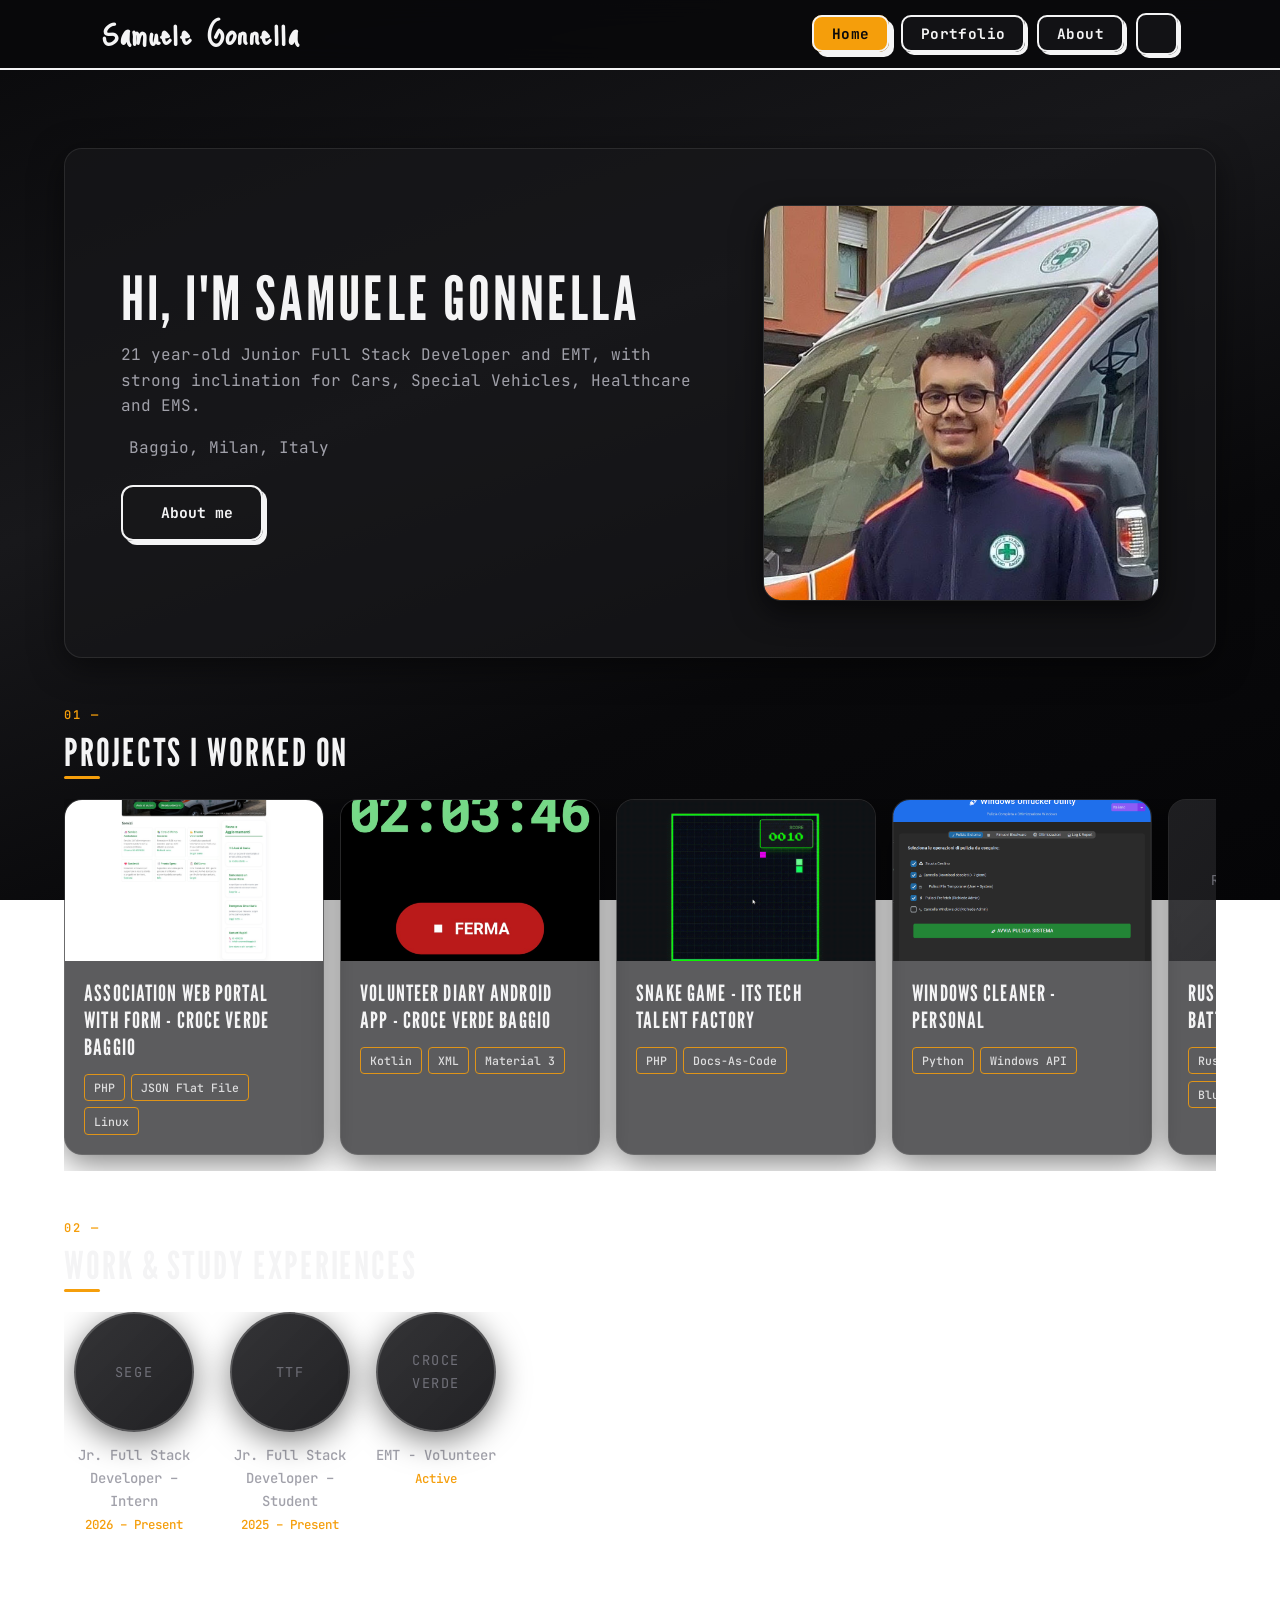
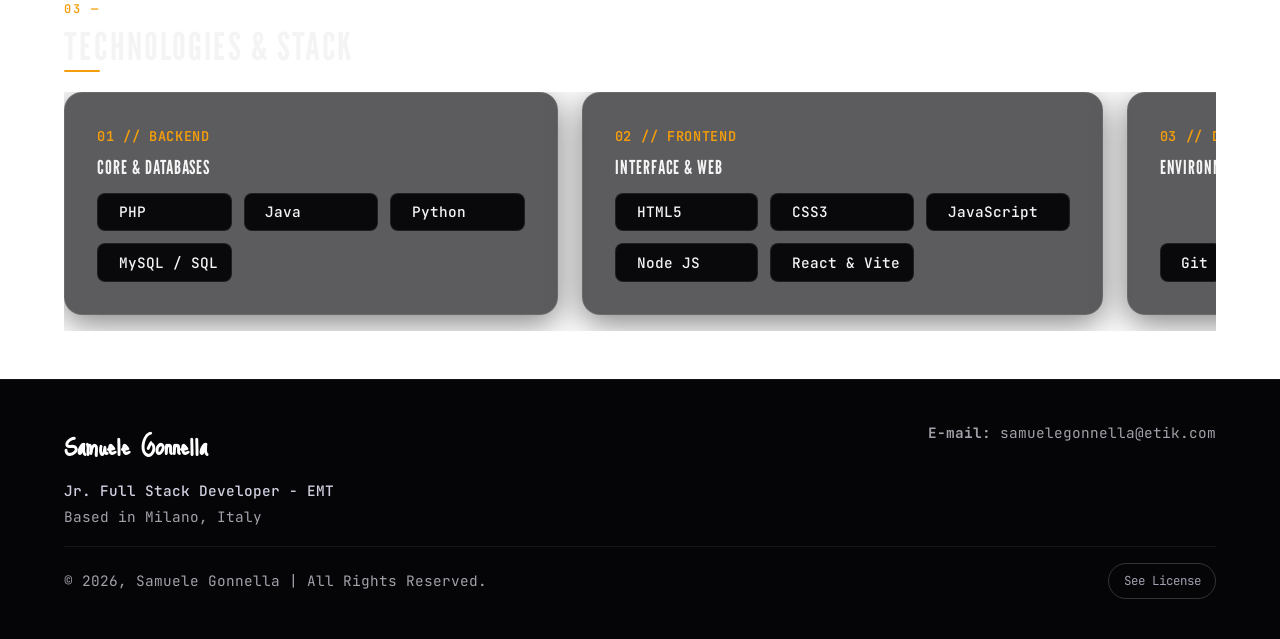
==== index.html @ bcf230dc "feat: added ServerManager project to portfolio" ====
<!DOCTYPE html>
<html lang="en">

<head>
  <meta charset="UTF-8">
  <meta name="viewport" content="width=device-width, initial-scale=1.0">
  <title>Samuele Gonnella - Portfolio</title>
  <meta name="description"
    content="Personal portfolio of Samuele Gonnella, Junior Fullstack Web Developer and Trainee EMT. Showcasing web applications, Android development, and tech stack.">
  <!-- Fonts -->
  <link rel="preconnect" href="https://fonts.googleapis.com">
  <link rel="preconnect" href="https://fonts.gstatic.com" crossorigin>
  <link
    href="https://fonts.googleapis.com/css2?family=Just+Me+Again+Down+Here&family=Playfair+Display:wght@400;700;900&family=Inter:wght@300;400;500;600&display=swap"
    rel="stylesheet">
  <!-- Font Awesome -->
  <link rel="stylesheet" href="https://cdnjs.cloudflare.com/ajax/libs/font-awesome/7.2.0/css/all.min.css"
    crossorigin="anonymous" referrerpolicy="no-referrer">
  <!-- Font -->
  <link rel="stylesheet" href="css/fonts.css">
  <!-- Styles -->
  <link rel="stylesheet" href="css/style.css">
  <link rel="stylesheet" href="css/desktop.css">
  <link rel="stylesheet" href="css/mobile.css">
  <!-- Theme init: avoids flash of wrong theme -->
  <script>
    (function () {
      var saved = localStorage.getItem('theme');
      if (saved === 'light') document.documentElement.setAttribute('data-theme', 'light');
    })();
  </script>
</head>

<body>

  <!-- Header & Navbar -->
  <header>
    <nav class="navbar" aria-label="Main Navigation">
      <a href="index.html" class="nav-logo">Samuele Gonnella</a>

      <!-- Desktop Menu -->
      <ul class="nav-menu">
        <li class="nav-item"><a href="index.html" class="active">Home</a></li>
        <li class="nav-item"><a href="portfolio.html">Portfolio</a></li>
        <li class="nav-item"><a href="about.html">About</a></li>
        <li>
          <button class="theme-toggle-btn" id="theme-toggle-btn" aria-label="Toggle light/dark mode">
            <i class="fa-solid fa-sun" id="theme-icon"></i>
          </button>
        </li>
      </ul>

      <!-- Mobile Hamburger Button -->
      <button class="hamburger-btn" id="hamburger-btn" aria-label="Open Navigation Menu" aria-expanded="false">
        <i class="fa-solid fa-bars"></i>
      </button>
    </nav>
  </header>

  <!-- Mobile Hamburger Overlay Menu -->
  <div class="nav-overlay" id="nav-overlay" aria-hidden="true">
    <div style="width: 100%; display: flex; justify-content: space-between; align-items: center; margin-bottom: 3rem;">
      <span class="nav-logo" style="font-size: 2.2rem;">Samuele Gonnella</span>
      <button class="hamburger-btn" id="close-overlay-btn" aria-label="Close Navigation Menu">
        <i class="fa-solid fa-xmark"></i>
      </button>
    </div>
    <ul class="overlay-menu">
      <li class="overlay-item"><a href="index.html" class="active">Home</a></li>
      <li class="overlay-item"><a href="portfolio.html">Portfolio</a></li>
      <li class="overlay-item"><a href="about.html">About</a></li>
    </ul>
    <button class="overlay-theme-toggle" id="overlay-theme-toggle" aria-label="Toggle light/dark mode">
      <i class="fa-solid fa-circle-half-stroke" id="overlay-theme-icon"></i>
      <span id="overlay-theme-label">Switch theme</span>
    </button>
  </div>

  <!-- Main Content -->
  <main class="container fade-in">

    <!-- Hero Banner Card -->
    <section class="hero-banner" aria-label="Introduction">
      <div class="hero-text">
        <h1 class="hero-title">Hi, I'm Samuele Gonnella</h1>
        <p class="hero-subtitle">
          21 year-old Junior Full Stack Developer and EMT, with strong inclination for Cars,
          Special Vehicles, Healthcare and EMS.
        <div style="margin-top: 1rem; display: flex; align-items: center; gap: 0.5rem; color: var(--text-secondary);">
          <i class="fa-solid fa-location-dot" style="color: var(--accent-color);"></i>
          <span>Baggio, Milan, Italy</span>
        </div>
        </p>
        <div style="display: flex; gap: 1rem; margin-top: 1.5rem;">
          <a href="about.html" class="btn-secondary-style">
            <i class="fa-solid fa-user"></i>
            About me
          </a>
        </div>
      </div>
      <div class="hero-photo-container">
        <img src="img/48.jpg" alt="Samuele Gonnella in EMT uniform with an ambulance in the background"
          onerror="this.style.display='none'; this.nextElementSibling.style.display='flex';">
        <div class="img-placeholder" style="display:none;">Samuele EMT</div>
      </div>
    </section>

    <!-- Projects Section -->
    <section aria-labelledby="projects-heading">
      <div class="section-header">
        <span class="section-num">01 &mdash;</span>
        <h2 class="section-title" id="projects-heading">Projects I worked on</h2>
      </div>
      <div class="scroll-row">

        <!-- Project 1 -->
        <a class="scroll-card" data-desktop-href="portfolio.html#project-croce-verde"
          data-mobile-href="project-website.html" href="portfolio.html#project-croce-verde">
          <div class="scroll-card-img-wrapper">
            <img src="img/cvb-website.jpeg" alt="Screenshot of the Croce Verde Baggio Web Portal"
              onerror="this.style.display='none'; this.nextElementSibling.style.display='flex';">
            <div class="img-placeholder" style="display:none;">Croce Verde Web</div>
          </div>
          <div class="scroll-card-content">
            <h3 class="scroll-card-title">Association Web Portal with form - Croce Verde Baggio</h3>
            <div style="display: flex; flex-wrap: wrap; gap: 0.4rem; margin-top: 0.8rem;">
              <span class="tech-pill">PHP</span>
              <span class="tech-pill">JSON Flat File</span>
              <span class="tech-pill">Linux</span>
            </div>
          </div>
        </a>

        <!-- Project 2 -->
        <a class="scroll-card" data-desktop-href="portfolio.html#project-diary" data-mobile-href="project-app.html"
          href="portfolio.html#project-diary">
          <div class="scroll-card-img-wrapper">
            <img src="img/volunteer-diary.jpeg" alt="Screenshot of the Volunteer Diary Android App"
              onerror="this.style.display='none'; this.nextElementSibling.style.display='flex';">
            <div class="img-placeholder" style="display:none;">Volunteer Diary App</div>
          </div>
          <div class="scroll-card-content">
            <h3 class="scroll-card-title">Volunteer Diary Android App - Croce Verde Baggio</h3>
            <div style="display: flex; flex-wrap: wrap; gap: 0.4rem; margin-top: 0.8rem;">
              <span class="tech-pill">Kotlin</span>
              <span class="tech-pill">XML</span>
              <span class="tech-pill">Material 3</span>
            </div>
          </div>
        </a>

        <!-- Project 3 -->
        <a class="scroll-card" data-desktop-href="portfolio.html#project-snake" data-mobile-href="project-snake.html"
          href="portfolio.html#project-snake">
          <div class="scroll-card-img-wrapper">
            <img src="img/snake.png" alt="Screenshot of the Snake game"
              onerror="this.style.display='none'; this.nextElementSibling.style.display='flex';">
            <div class="img-placeholder" style="display:none;">Snake Game</div>
          </div>
          <div class="scroll-card-content">
            <h3 class="scroll-card-title">Snake Game - ITS Tech Talent Factory</h3>
            <div style="display: flex; flex-wrap: wrap; gap: 0.4rem; margin-top: 0.8rem;">
              <span class="tech-pill">PHP</span>
              <span class="tech-pill">Docs-As-Code</span>
            </div>
          </div>
        </a>

        <!-- Project 4 -->
        <a class="scroll-card" data-desktop-href="portfolio.html#project-windows" data-mobile-href="project-winapp.html"
          href="portfolio.html#project-windows">
          <div class="scroll-card-img-wrapper">
            <img src="img/winapp.png" alt="Screenshot of the Windows Cleaner personal tool"
              onerror="this.style.display='none'; this.nextElementSibling.style.display='flex';">
            <div class="img-placeholder" style="display:none;">Windows Cleaner</div>
          </div>
          <div class="scroll-card-content">
            <h3 class="scroll-card-title">Windows Cleaner - personal</h3>
            <div style="display: flex; flex-wrap: wrap; gap: 0.4rem; margin-top: 0.8rem;">
              <span class="tech-pill">Python</span>
              <span class="tech-pill">Windows API</span>
            </div>
          </div>
        </a>

        <!-- Project 5: Rust Waybar Battery Widget -->
        <a class="scroll-card" data-desktop-href="portfolio.html#project-rust-widget"
          data-mobile-href="project-rust-widget.html" href="portfolio.html#project-rust-widget">
          <div class="scroll-card-img-wrapper">
            <img src="img/rust-widget.png" alt="Screenshot of the Rust Waybar Battery Widget"
              onerror="this.style.display='none'; this.nextElementSibling.style.display='flex';">
            <div class="img-placeholder" style="display:none;">Rust Waybar Widget</div>
          </div>
          <div class="scroll-card-content">
            <h3 class="scroll-card-title">Rust Waybar Bluetooth Battery Widget - Personal</h3>
            <div style="display: flex; flex-wrap: wrap; gap: 0.4rem; margin-top: 0.8rem;">
              <span class="tech-pill">Rust</span>
              <span class="tech-pill">Linux</span>
              <span class="tech-pill">Bluetooth API</span>
            </div>
          </div>
        </a>

        <!-- Project 6: Server Guardian -->
        <a class="scroll-card" data-desktop-href="portfolio.html#project-server-guardian"
          data-mobile-href="project-server-guardian.html" href="portfolio.html#project-server-guardian">
          <div class="scroll-card-img-wrapper">
            <img src="img/servermanager.png" alt="Screenshot of Server Guardian TUI Dashboard"
              onerror="this.style.display='none'; this.nextElementSibling.style.display='flex';">
            <div class="img-placeholder" style="display:none;">Server Guardian</div>
          </div>
          <div class="scroll-card-content">
            <h3 class="scroll-card-title">Server Guardian - Linux Server Management</h3>
            <div style="display: flex; flex-wrap: wrap; gap: 0.4rem; margin-top: 0.8rem;">
              <span class="tech-pill">Python</span>
              <span class="tech-pill">Docker SDK</span>
              <span class="tech-pill">Linux TUI</span>
            </div>
          </div>
        </a>

      </div>
    </section>
    <!-- Experiences Section -->
    <section aria-labelledby="experiences-heading">
      <div class="section-header">
        <span class="section-num">02 &mdash;</span>
        <h2 class="section-title" id="experiences-heading">Work &amp; Study experiences</h2>
      </div>
      <div class="scroll-row">

        <!-- Experience 2 -->
        <div class="logo-circle-wrapper">
            <div class="logo-circle">
              <img src="img/logo-sege.png" alt="SEGE Logo"
                onerror="this.style.display='none'; this.nextElementSibling.style.display='flex';">
              <div class="img-placeholder" style="display:none;">SEGE</div>
            </div>
            <div class="logo-label">Jr. Full Stack Developer  &ndash; Intern<br><span
                style="font-size: 0.78rem; color: var(--accent-color);">2026 &ndash; Present</span></div>
        </div>

        <!-- Experience 1 -->
        <div class="logo-circle-wrapper">
          <div class="logo-circle">
            <img src="img/logo-ttf.png" alt="Tech Talent Factory Logo"
              onerror="this.style.display='none'; this.nextElementSibling.style.display='flex';">
            <div class="img-placeholder" style="display:none;">TTF</div>
          </div>
          <div class="logo-label">Jr. Full Stack Developer &ndash; Student<br><span
              style="font-size: 0.78rem; color: var(--accent-color);">2025 &ndash; Present</span></div>
        </div>

        <!-- Experience 3 -->
        <div class="logo-circle-wrapper">
          <div class="logo-circle">
            <img src="img/logo-croce-verde.png" alt="Croce Verde Baggio 1911 Logo"
              onerror="this.style.display='none'; this.nextElementSibling.style.display='flex';">
            <div class="img-placeholder" style="display:none;">Croce Verde</div>
          </div>
          <div class="logo-label">EMT - Volunteer<br><span
              style="font-size: 0.78rem; color: var(--accent-color);">Active</span></div>
        </div>

      </div>
    </section>

    <!-- Tech Stack Section -->
        <section aria-labelledby="tech-heading">
          <div class="section-header">
            <span class="section-num">03 &mdash;</span>
            <h2 class="section-title" id="tech-heading">Technologies &amp; Stack</h2>
          </div>
          <div class="scroll-row" style="align-items: stretch; gap: 1.5rem;">

            <!-- Category 1: Backend & Core -->
                    <div class="card" style="min-width: 280px; flex: 0 0 auto; display: flex; flex-direction: column; justify-content: space-between; margin-bottom: 0;">
                    <div>
                        <div style="font-size: 0.85rem; font-weight: 600; color: var(--accent-color); margin-bottom: 0.5rem; letter-spacing: 0.05em;">01 // BACKEND</div>
                        <h3 style="font-size: 1.2rem; font-family: var(--font-heading); color: var(--text-primary); margin-bottom: 1rem;">Core &amp; Databases</h3>
                    </div>
                    <!-- Griglia interna per le tecnologie: va a capo ordinatamente -->
                    <div style="display: grid; grid-template-columns: repeat(3, 1fr); gap: 0.75rem;">
                        <div style="display: flex; align-items: center; gap: 0.5rem; background: var(--bg-primary); padding: 0.4rem 0.8rem; border-radius: 8px; border: 1px solid var(--border-card);">
                        <i class="fa-brands fa-php" style="font-size: 1.2rem; color: var(--text-primary);"></i>
                        <span style="font-size: 0.9rem; font-weight: 500;">PHP</span>
                        </div>
                        <div style="display: flex; align-items: center; gap: 0.5rem; background: var(--bg-primary); padding: 0.4rem 0.8rem; border-radius: 8px; border: 1px solid var(--border-card);">
                        <i class="fa-brands fa-java" style="font-size: 1.2rem; color: var(--text-primary);"></i>
                        <span style="font-size: 0.9rem; font-weight: 500;">Java</span>
                        </div>
                        <div style="display: flex; align-items: center; gap: 0.5rem; background: var(--bg-primary); padding: 0.4rem 0.8rem; border-radius: 8px; border: 1px solid var(--border-card);">
                        <i class="fa-brands fa-python" style="font-size: 1.2rem; color: var(--text-primary);"></i>
                        <span style="font-size: 0.9rem; font-weight: 500;">Python</span>
                        </div>
                        <div style="display: flex; align-items: center; gap: 0.5rem; background: var(--bg-primary); padding: 0.4rem 0.8rem; border-radius: 8px; border: 1px solid var(--border-card);">
                        <i class="fa-solid fa-database" style="font-size: 1.1rem; color: var(--text-primary);"></i>
                        <span style="font-size: 0.9rem; font-weight: 500;">MySQL / SQL</span>
                        </div>
                    </div>
                    </div>

            <!-- Category 2: Frontend & UI -->
                    <div class="card" style="min-width: 280px; flex: 0 0 auto; display: flex; flex-direction: column; justify-content: space-between; margin-bottom: 0;">
                      <div>
                        <div style="font-size: 0.85rem; font-weight: 600; color: var(--accent-color); margin-bottom: 0.5rem; letter-spacing: 0.05em;">02 // FRONTEND</div>
                        <h3 style="font-size: 1.2rem; font-family: var(--font-heading); color: var(--text-primary); margin-bottom: 1rem;">Interface &amp; Web</h3>
                      </div>
                      <!-- Usiamo una CSS Grid con 2 colonne per forzare l'andata a capo ordinata -->
                      <div style="display: grid; grid-template-columns: repeat(3, 1fr); gap: 0.75rem;">
                        <div style="display: flex; align-items: center; gap: 0.5rem; background: var(--bg-primary); padding: 0.4rem 0.8rem; border-radius: 8px; border: 1px solid var(--border-card);">
                          <i class="fa-brands fa-html5" style="font-size: 1.2rem; color: var(--text-primary);"></i>
                          <span style="font-size: 0.9rem; font-weight: 500;">HTML5</span>
                        </div>
                        <div style="display: flex; align-items: center; gap: 0.5rem; background: var(--bg-primary); padding: 0.4rem 0.8rem; border-radius: 8px; border: 1px solid var(--border-card);">
                          <i class="fa-brands fa-css3-alt" style="font-size: 1.2rem; color: var(--text-primary);"></i>
                          <span style="font-size: 0.9rem; font-weight: 500;">CSS3</span>
                        </div>
                        <div style="display: flex; align-items: center; gap: 0.5rem; background: var(--bg-primary); padding: 0.4rem 0.8rem; border-radius: 8px; border: 1px solid var(--border-card);">
                          <i class="fa-brands fa-js" style="font-size: 1.2rem; color: var(--text-primary);"></i>
                          <span style="font-size: 0.9rem; font-weight: 500;">JavaScript</span>
                        </div>
                        <!-- Dal quarto elemento in poi scendono ordinatamente nella riga sotto -->
                        <div style="display: flex; align-items: center; gap: 0.5rem; background: var(--bg-primary); padding: 0.4rem 0.8rem; border-radius: 8px; border: 1px solid var(--border-card);">
                          <i class="fa-brands fa-node" style="font-size: 1.2rem; color: var(--text-primary);"></i>
                          <span style="font-size: 0.9rem; font-weight: 500;">Node JS</span>
                        </div>
                        <div style="display: flex; align-items: center; gap: 0.5rem; background: var(--bg-primary); padding: 0.4rem 0.8rem; border-radius: 8px; border: 1px solid var(--border-card);">
                          <i class="fa-brands fa-react" style="font-size: 1.2rem; color: var(--text-primary);"></i>
                          <span style="font-size: 0.9rem; font-weight: 500;">React & Vite</span>
                        </div>
                      </div>
                    </div>

            <!-- Category 3: DevOps, Tooling & Systems -->
            <div class="card" style="min-width: 260px; flex: 0 0 auto; display: flex; flex-direction: column; justify-content: space-between; margin-bottom: 0;">
              <div>
                <div style="font-size: 0.85rem; font-weight: 600; color: var(--accent-color); margin-bottom: 0.5rem; letter-spacing: 0.05em;">03 // DEVOPS &amp; TOOLS</div>
                <h3 style="font-size: 1.2rem; font-family: var(--font-heading); color: var(--text-primary); margin-bottom: 1rem;">Environment &amp; Ops</h3>
              </div>
              <div style="display: flex; flex-wrap: wrap; gap: 0.75rem;">
                <div style="display: flex; align-items: center; gap: 0.5rem; background: var(--bg-primary); padding: 0.4rem 0.8rem; border-radius: 8px; border: 1px solid var(--border-card);">
                  <i class="fa-brands fa-git-alt" style="font-size: 1.2rem; color: var(--text-primary);"></i>
                  <span style="font-size: 0.9rem; font-weight: 500;">Git</span>
                </div>
                <div style="display: flex; align-items: center; gap: 0.5rem; background: var(--bg-primary); padding: 0.4rem 0.8rem; border-radius: 8px; border: 1px solid var(--border-card);">
                  <i class="fa-brands fa-docker" style="font-size: 1.2rem; color: var(--text-primary);"></i>
                  <span style="font-size: 0.9rem; font-weight: 500;">Docker</span>
                </div>
                <div style="display: flex; align-items: center; gap: 0.5rem; background: var(--bg-primary); padding: 0.4rem 0.8rem; border-radius: 8px; border: 1px solid var(--border-card);">
                  <i class="fa-brands fa-linux" style="font-size: 1.2rem; color: var(--text-primary);"></i>
                  <span style="font-size: 0.9rem; font-weight: 500;">Linux</span>
                </div>
              </div>
            </div>

          </div>
        </section>
  </main>

  <!-- Footer -->
  <footer class="footer">
    <div class="footer-content">
      <div class="footer-brand">
        <div class="footer-logo">Samuele Gonnella</div>
        <p class="footer-subtitle">Jr. Full Stack Developer - EMT</p>
        <p>Based in Milano, Italy</p>
      </div>
      <div class="footer-contacts-column">
        <p class="footer-info">
          <strong>E-mail:</strong> samuelegonnella@etik.com
        </p>
      </div>
    </div>
    <div class="footer-copyright">
      <span>&copy; 2026, Samuele Gonnella | All Rights Reserved.</span>
      <a href="LICENSE" class="btn-license" aria-label="See License terms">See License</a>
    </div>
  </footer>

  <!-- Scripts -->
  <script>
    // ── Theme toggle ──────────────────────────────────────────────────────────
    const html = document.documentElement;
    const themeBtn = document.getElementById('theme-toggle-btn');
    const themeIcon = document.getElementById('theme-icon');
    const overlayBtn = document.getElementById('overlay-theme-toggle');
    const overlayIcon = document.getElementById('overlay-theme-icon');
    const overlayLabel = document.getElementById('overlay-theme-label');

    function isLight() {
      return html.getAttribute('data-theme') === 'light';
    }

    function updateThemeUI() {
      if (isLight()) {
        themeIcon.className = 'fa-solid fa-moon';
        overlayIcon.className = 'fa-solid fa-moon';
        overlayLabel.textContent = 'Dark mode';
      } else {
        themeIcon.className = 'fa-solid fa-sun';
        overlayIcon.className = 'fa-solid fa-sun';
        overlayLabel.textContent = 'Light mode';
      }
    }

    function toggleTheme() {
      if (isLight()) {
        html.removeAttribute('data-theme');
        localStorage.removeItem('theme');
      } else {
        html.setAttribute('data-theme', 'light');
        localStorage.setItem('theme', 'light');
      }
      updateThemeUI();
    }

    themeBtn.addEventListener('click', toggleTheme);
    overlayBtn.addEventListener('click', toggleTheme);
    updateThemeUI();

    // ── Hamburger menu ────────────────────────────────────────────────────────
    const hamburgerBtn = document.getElementById('hamburger-btn');
    const closeOverlayBtn = document.getElementById('close-overlay-btn');
    const navOverlay = document.getElementById('nav-overlay');
    const overlayLinks = document.querySelectorAll('.overlay-item a');

    function openMenu() {
      navOverlay.classList.add('open');
      navOverlay.setAttribute('aria-hidden', 'false');
      hamburgerBtn.setAttribute('aria-expanded', 'true');
    }

    function closeMenu() {
      navOverlay.classList.remove('open');
      navOverlay.setAttribute('aria-hidden', 'true');
      hamburgerBtn.setAttribute('aria-expanded', 'false');
    }

    hamburgerBtn.addEventListener('click', openMenu);
    closeOverlayBtn.addEventListener('click', closeMenu);
    overlayLinks.forEach(link => link.addEventListener('click', closeMenu));

    // ── Dynamic project card hrefs ────────────────────────────────────────────
    function updateProjectLinks() {
      const isMobile = window.innerWidth < 768;
      document.querySelectorAll('[data-desktop-href][data-mobile-href]')
        .forEach(el => {
          el.href = isMobile ? el.dataset.mobileHref : el.dataset.desktopHref;
        });
    }
    window.addEventListener('load', updateProjectLinks);
    window.addEventListener('resize', updateProjectLinks);

    // ── Mouse wheel horizontal scroll fix for .scroll-row ─────────────────────
    document.querySelectorAll('.scroll-row').forEach(row => {
      row.addEventListener('wheel', (e) => {
        // Se c'è movimento verticale della rotellina, lo convertiamo in orizzontale
        if (e.deltaY !== 0) {
          e.preventDefault();
          row.scrollLeft += e.deltaY;
        }
      }, { passive: false });
    });
  </script>

</body>

</html>
---- css/fonts.css ----
@import url('https://fonts.googleapis.com/css2?family=JetBrains+Mono:ital,wght@0,300..800;1,300..800&family=League+Gothic&family=Just+Me+Again+Down+Here&display=swap');

/* ============================================================
   CUSTOM FONT FAMILY DEFINITIONS
   ============================================================ */
:root {
    --font-logo: 'Just Me Again Down Here', cursive;
    --font-heading: 'League Gothic', sans-serif;
    --font-body: 'JetBrains Mono', monospace;
}
---- css/style.css ----
/* ============================================================
   CSS CUSTOM PROPERTIES — DARK MODE (Obsidian & Warm Amber)
   ============================================================ */
:root {
  /* Backgrounds */
  --bg-primary: #09090b;
  --bg-gradient: linear-gradient(160deg, #09090b 0%, #18181b 40%, #09090b 70%, #050507 100%);
  --card-bg: rgba(24, 24, 27, 0.7);
  --card-bg-hover: rgba(39, 39, 42, 0.85);
  --navbar-bg: rgba(9, 9, 11, 0.88);
  --overlay-bg: linear-gradient(160deg, #18181b, #09090b);
  --footer-bg: #050507;
  --img-placeholder-bg: linear-gradient(135deg, rgba(39, 39, 42, 0.6) 0%, rgba(24, 24, 27, 0.8) 100%);

  /* Text */
  --text-primary: #f4f4f5;
  --text-secondary: #a1a1aa;
  --text-muted: #71717a;

  /* Borders */
  --border-subtle: rgba(255, 255, 255, 0.06);
  --border-card: rgba(255, 255, 255, 0.09);
  --border-hover: rgba(245, 158, 11, 0.4);

  /* Accent (Warm Amber / Gold) */
  --accent-color: #f59e0b;
  --accent-hover: #fbbf24;
  --accent-text: #09090b;

  /* Interactive */
  --btn-glass-bg: rgba(24, 24, 27, 0.9);
  --btn-glass-hover: rgba(39, 39, 42, 1);
  --btn-glass-border: rgba(255, 255, 255, 0.15);
  --overlay-item-active-text: #09090b;

  /* Shadows */
  --shadow-card: 0 8px 32px rgba(0, 0, 0, 0.5);
  --shadow-card-hover: 0 16px 40px rgba(0, 0, 0, 0.7);
  --shadow-img: 0 10px 30px rgba(0, 0, 0, 0.6);

  /* Section number labels */
  --section-num-color: var(--accent-color);

  /* Geometry */
  --card-radius: 18px;
  --pill-radius: 50px;
  --section-gap: 3rem;
  --card-padding: 2rem;
  --transition-speed: 0.3s;
}

/* ============================================================
   LIGHT MODE OVERRIDES
   ============================================================ */
[data-theme="light"] {
  --bg-primary: #f5f0e8;
  --bg-gradient: #f5f0e8;
  --card-bg: #ffffff;
  --card-bg-hover: #f8f5ff;
  --navbar-bg: rgba(245, 240, 232, 0.92);
  --overlay-bg: #f5f0e8;
  --footer-bg: #1a1a1a;
  --img-placeholder-bg: linear-gradient(135deg, #e8e2f5 0%, #d5cce8 100%);

  --text-primary: #1a1a1a;
  --text-secondary: #4a4a5a;
  --text-muted: #7a7a8a;

  --border-subtle: rgba(0, 0, 0, 0.07);
  --border-card: rgba(0, 0, 0, 0.09);
  --border-hover: rgba(217, 119, 6, 0.35);

  --accent-color: #d97706;
  --accent-hover: #b45309;
  --accent-text: #ffffff;

  --btn-glass-bg: rgba(255, 255, 255, 0.9);
  --btn-glass-hover: rgba(248, 245, 255, 1);
  --btn-glass-border: rgba(0, 0, 0, 0.15);
  --overlay-item-active-text: #f5f0e8;

  --shadow-card: 0 4px 24px rgba(0, 0, 0, 0.08);
  --shadow-card-hover: 0 12px 36px rgba(0, 0, 0, 0.13);
  --shadow-img: 0 8px 24px rgba(0, 0, 0, 0.10);

  --section-num-color: var(--accent-color);
}

/* Theme transition — smooth on toggle */
*,
*::before,
*::after {
  transition: background-color 0.35s ease, border-color 0.35s ease, color 0.35s ease,
    box-shadow 0.35s ease;
}

/* ============================================================
   GLOBAL RESETS
   ============================================================ */
*,
*::before,
*::after {
  box-sizing: border-box;
  margin: 0;
  padding: 0;
}

html {
  scroll-behavior: smooth;
}

body {
  background: var(--bg-gradient);
  background-attachment: fixed;
  font-family: var(--font-body);
  color: var(--text-primary);
  min-height: 100vh;
  overflow-x: hidden;
  line-height: 1.65;
}

[data-theme="light"] body {
  background-attachment: scroll;
}

/* ============================================================
   ANIMATIONS
   ============================================================ */
@keyframes fadeInUp {
  from {
    opacity: 0;
    transform: translateY(28px);
  }

  to {
    opacity: 1;
    transform: translateY(0);
  }
}

.fade-in {
  animation: fadeInUp 0.7s cubic-bezier(0.16, 1, 0.3, 1) forwards;
}

/* ============================================================
   TYPOGRAPHY BASE
   ============================================================ */
h1,
h2,
h3,
h4,
h5,
h6 {
  font-family: var(--font-heading);
  font-weight: 400;
  line-height: 1.1;
  letter-spacing: 0.05em;
  text-transform: uppercase;
}

p {
  font-weight: 400;
  color: var(--text-secondary);
}

a {
  color: inherit;
  text-decoration: none;
}

/* ============================================================
   NAVBAR & NAV ITEMS (Stile Neo-Retro / Hard-Shadow)
   ============================================================ */
.navbar {
  position: fixed;
  top: 0;
  left: 0;
  width: 100%;
  height: 70px;
  background-color: var(--navbar-bg);
  backdrop-filter: blur(14px);
  -webkit-backdrop-filter: blur(14px);
  border-bottom: 2px solid var(--text-primary);
  z-index: 900;
  display: flex;
  align-items: center;
  justify-content: space-between;
  padding: 0 5%;
}

.nav-logo {
  font-family: var(--font-logo);
  font-size: 2.2rem;
  font-weight: 700;
  color: var(--text-primary);
  letter-spacing: 0.04em;
  white-space: nowrap;
}

.nav-menu {
  display: flex;
  list-style: none;
  align-items: center;
  gap: 0.75rem;
}

.nav-item a {
  padding: 0.45rem 1.1rem;
  border-radius: 10px;
  font-size: 0.9rem;
  font-family: var(--font-body);
  font-weight: 700;
  letter-spacing: 0.03em;
  background-color: var(--card-bg);
  border: 2px solid var(--text-primary);
  color: var(--text-primary);
  box-shadow: 3px 3px 0px var(--text-primary);
  transition: transform 0.15s ease, box-shadow 0.15s ease, background-color 0.15s ease;
}

.nav-item a:hover,
.nav-item a.active {
  background-color: var(--accent-color);
  border-color: var(--text-primary);
  color: var(--accent-text);
  transform: translate(-2px, -2px);
  box-shadow: 5px 5px 0px var(--text-primary);
}

.nav-item a:active {
  transform: translate(1px, 1px);
  box-shadow: 1px 1px 0px var(--text-primary);
}

/* ---- Theme Toggle Button (Navbar) ---- */
.theme-toggle-btn {
  width: 42px;
  height: 42px;
  border-radius: 10px;
  background-color: var(--card-bg);
  border: 2px solid var(--text-primary);
  color: var(--text-primary);
  font-size: 1rem;
  display: flex;
  align-items: center;
  justify-content: center;
  cursor: pointer;
  box-shadow: 3px 3px 0px var(--text-primary);
  transition: transform 0.15s ease, box-shadow 0.15s ease, background-color 0.15s ease;
  flex-shrink: 0;
}

.theme-toggle-btn:hover {
  background-color: var(--accent-color);
  color: var(--accent-text);
  transform: translate(-2px, -2px);
  box-shadow: 5px 5px 0px var(--text-primary);
}

.theme-toggle-btn:active {
  transform: translate(1px, 1px);
  box-shadow: 1px 1px 0px var(--text-primary);
}

/* ============================================================
   HAMBURGER BUTTON
   ============================================================ */
.hamburger-btn {
  width: 44px;
  height: 44px;
  border-radius: 10px;
  background-color: var(--card-bg);
  border: 2px solid var(--text-primary);
  color: var(--text-primary);
  font-size: 1.15rem;
  display: flex;
  align-items: center;
  justify-content: center;
  cursor: pointer;
  z-index: 1001;
  box-shadow: 3px 3px 0px var(--text-primary);
  transition: transform 0.15s ease, box-shadow 0.15s ease, background-color 0.15s ease;
}

.hamburger-btn:hover {
  background-color: var(--accent-color);
  color: var(--accent-text);
  transform: translate(-2px, -2px);
  box-shadow: 5px 5px 0px var(--text-primary);
}

/* ============================================================
   MOBILE OVERLAY NAV
   ============================================================ */
.nav-overlay {
  position: fixed;
  top: 0;
  left: 0;
  width: 100%;
  height: 100%;
  background: var(--overlay-bg);
  display: flex;
  flex-direction: column;
  align-items: center;
  justify-content: center;
  z-index: 1000;
  opacity: 0;
  pointer-events: none;
  transition: opacity var(--transition-speed) ease;
  padding: 2rem;
}

[data-theme="light"] .nav-overlay {
  border-bottom: none;
}

.nav-overlay.open {
  opacity: 1;
  pointer-events: auto;
}

.overlay-menu {
  list-style: none;
  display: flex;
  flex-direction: column;
  gap: 1.25rem;
  text-align: center;
  width: 100%;
  max-width: 340px;
}

.overlay-item a {
  display: block;
  padding: 1rem 2rem;
  font-size: 2rem;
  font-family: var(--font-heading);
  font-weight: 400;
  letter-spacing: 0.05em;
  border-radius: 14px;
  border: 2px solid var(--text-primary);
  background-color: var(--card-bg);
  color: var(--text-primary);
  box-shadow: 4px 4px 0px var(--text-primary);
  transition: transform 0.15s ease, box-shadow 0.15s ease, background-color 0.15s ease;
}

.overlay-item a:hover,
.overlay-item a.active {
  background-color: var(--accent-color);
  color: var(--accent-text);
  transform: translate(-2px, -2px);
  box-shadow: 6px 6px 0px var(--text-primary);
}

/* Theme toggle inside overlay (mobile) */
.overlay-theme-toggle {
  margin-top: 2rem;
  display: flex;
  align-items: center;
  justify-content: center;
  gap: 0.75rem;
  font-size: 1rem;
  font-family: var(--font-body);
  font-weight: 700;
  color: var(--text-primary);
  cursor: pointer;
  background: var(--card-bg);
  border: 2px solid var(--text-primary);
  border-radius: 12px;
  padding: 0.85rem 1.8rem;
  box-shadow: 4px 4px 0px var(--text-primary);
  transition: transform 0.15s ease, box-shadow 0.15s ease, background-color 0.15s ease;
}

.overlay-theme-toggle:hover {
  background-color: var(--accent-color);
  color: var(--accent-text);
  transform: translate(-2px, -2px);
  box-shadow: 6px 6px 0px var(--text-primary);
}

.overlay-theme-toggle i {
  font-size: 1.1rem;
}

/* ============================================================
   LAYOUT CONTAINER & HERO BANNER
   ============================================================ */
.container {
  width: 100%;
  max-width: 1200px;
  margin: 0 auto;
  padding: var(--section-gap) 1.5rem;
}

.hero-banner {
  background: var(--card-bg);
  border-radius: var(--card-radius);
  border: 1px solid var(--border-card);
  padding: var(--card-padding);
  box-shadow: var(--shadow-card);
  backdrop-filter: blur(12px);
  -webkit-backdrop-filter: blur(12px);
  margin-top: 100px;
}

.hero-title {
  font-size: 4rem;
  color: var(--text-primary);
  margin-bottom: 0.6rem;
  font-weight: 400;
  letter-spacing: 0.05em;
}

.hero-subtitle {
  font-size: 1rem;
  font-weight: 400;
  color: var(--text-secondary);
  line-height: 1.6;
}

/* ============================================================
   SECTION TITLES
   ============================================================ */
.section-header {
  margin: var(--section-gap) 0 1.5rem 0;
}

.section-num {
  display: block;
  font-family: var(--font-body);
  font-size: 0.75rem;
  font-weight: 600;
  letter-spacing: 0.18em;
  text-transform: uppercase;
  color: var(--section-num-color);
  margin-bottom: 0.35rem;
}

.section-title {
  font-size: 2.4rem;
  color: var(--text-primary);
  display: inline-block;
  position: relative;
  letter-spacing: 0.05em;
}

.section-title::after {
  content: '';
  position: absolute;
  left: 0;
  bottom: -5px;
  width: 36px;
  height: 2.5px;
  background-color: var(--accent-color);
  border-radius: 2px;
}

/* ============================================================
   CARDS (Stile originale ripristinato)
   ============================================================ */
.card {
  background: var(--card-bg);
  border-radius: var(--card-radius);
  border: 1px solid var(--border-card);
  padding: var(--card-padding);
  box-shadow: var(--shadow-card);
  backdrop-filter: blur(8px);
  -webkit-backdrop-filter: blur(8px);
  transition: transform var(--transition-speed) cubic-bezier(0.16, 1, 0.3, 1),
    box-shadow var(--transition-speed) ease;
}

.card:hover {
  box-shadow: var(--shadow-card-hover);
  border-color: var(--border-hover);
  transform: translateY(-4px);
}

/* ============================================================
   HORIZONTAL SCROLL ROWS & CARDS
   ============================================================ */
.scroll-row {
  display: flex;
  overflow-x: auto;
  gap: 16px;
  scroll-snap-type: x mandatory;
  scrollbar-width: none;
  padding-bottom: 1rem;
}

.scroll-row::-webkit-scrollbar {
  display: none;
}

.scroll-card {
  scroll-snap-align: start;
  flex: 0 0 auto;
  border-radius: var(--card-radius);
  background: var(--card-bg);
  border: 1px solid var(--border-card);
  box-shadow: var(--shadow-card);
  overflow: hidden;
  display: flex;
  flex-direction: column;
  transition: transform var(--transition-speed) ease,
    box-shadow var(--transition-speed) ease,
    border-color var(--transition-speed) ease;
}

.scroll-card:hover {
  box-shadow: var(--shadow-card-hover);
  border-color: var(--border-hover);
  transform: translateY(-5px);
}

.scroll-card-img-wrapper {
  position: relative;
  width: 100%;
  aspect-ratio: 16 / 10;
  overflow: hidden;
}

.scroll-card img {
  width: 100%;
  height: 100%;
  object-fit: cover;
  transition: transform 0.5s ease;
  display: block;
}

.scroll-card:hover img {
  transform: scale(1.06);
}

.scroll-card-content {
  padding: 1.2rem;
  display: flex;
  flex-direction: column;
  flex-grow: 1;
}

.scroll-card-title {
  font-size: 1.4rem;
  font-weight: 400;
  color: var(--text-primary);
  font-family: var(--font-heading);
  letter-spacing: 0.05em;
  line-height: 1.2;
}

/* ============================================================
   EXPERIENCE & TECH LOGO CIRCLES (Stile originale)
   ============================================================ */
.logo-circle-wrapper {
  scroll-snap-align: start;
  flex: 0 0 auto;
  display: flex;
  flex-direction: column;
  align-items: center;
  text-align: center;
  gap: 0.75rem;
}

.logo-circle {
  width: 90px;         /* Diametro fisso e pulito */
  height: 90px;
  aspect-ratio: 1 / 1;
  border-radius: 50% !important; /* Forza il cerchio perfetto */
  background-color: var(--card-bg-hover);
  border: 2px solid var(--border-card);
  display: flex;
  align-items: center;
  justify-content: center;
  position: relative;
  box-shadow: var(--shadow-card);
  transition: transform var(--transition-speed) ease, box-shadow var(--transition-speed) ease;
  overflow: hidden;
}

[data-theme="light"] .logo-circle {
  background-color: #ffffff;
}

.logo-circle img {
  width: 68%;
  height: 68%;
  object-fit: contain;
}

.logo-label {
  font-size: 0.87rem;
  font-weight: 500;
  color: var(--text-secondary);
  max-width: 140px;
}

/* ============================================================
   IMAGE PLACEHOLDERS
   ============================================================ */
.img-placeholder {
  width: 100%;
  height: 100%;
  background: var(--img-placeholder-bg);
  display: flex;
  align-items: center;
  justify-content: center;
  color: var(--text-muted);
  font-size: 0.85rem;
  text-transform: uppercase;
  letter-spacing: 0.12em;
  font-family: var(--font-body);
  text-align: center;
  padding: 1rem;
}

/* ============================================================
   PROJECT DETAIL PAGES
   ============================================================ */
.project-detail-hero {
  text-align: center;
  padding: 3rem 0;
}

.project-detail-title {
  font-size: 3.5rem;
  font-family: var(--font-heading);
  font-weight: 400;
  letter-spacing: 0.05em;
  color: var(--text-primary);
  line-height: 1.15;
  margin-bottom: 2rem;
}

.project-detail-image-container {
  width: 100%;
  border-radius: var(--card-radius);
  overflow: hidden;
  border: 1px solid var(--border-card);
  box-shadow: var(--shadow-img);
  margin-bottom: 2rem;
  aspect-ratio: 16 / 9;
}

.project-detail-image-container img {
  width: 100%;
  height: 100%;
  object-fit: cover;
}

.project-detail-body {
  font-family: var(--font-body);
  font-size: 0.95rem;
  color: var(--text-secondary);
  text-align: justify;
}

.project-detail-body p {
  margin-bottom: 1.5rem;
}

.project-detail-body p strong {
  font-weight: 600;
  color: var(--text-primary);
}

/* ============================================================
   BACK BUTTON (project detail mobile)
   ============================================================ */
.btn-back {
  width: 44px;
  height: 44px;
  border-radius: 10px;
  background-color: var(--card-bg);
  border: 2px solid var(--text-primary);
  color: var(--text-primary);
  font-size: 1.1rem;
  display: flex;
  align-items: center;
  justify-content: center;
  cursor: pointer;
  box-shadow: 3px 3px 0px var(--text-primary);
  transition: transform 0.15s ease, box-shadow 0.15s ease;
}

.btn-back:hover {
  background-color: var(--accent-color);
  color: var(--accent-text);
  transform: translate(-2px, -2px);
  box-shadow: 5px 5px 0px var(--text-primary);
}

/* ============================================================
   BUTTONS (Stile Neo-Retro / Hard Shadow)
   ============================================================ */
.btn-style {
  display: inline-flex;
  align-items: center;
  justify-content: center;
  gap: 0.55rem;
  padding: 0.85rem 1.8rem;
  border-radius: 12px;
  background-color: var(--text-primary);
  color: var(--bg-primary);
  font-family: var(--font-body);
  font-weight: 700;
  font-size: 0.92rem;
  border: 2px solid var(--text-primary);
  cursor: pointer;
  box-shadow: 4px 4px 0px var(--accent-color);
  transition: transform 0.15s ease, box-shadow 0.15s ease, background-color 0.15s ease;
}

.btn-style:hover {
  background-color: var(--accent-hover);
  border-color: var(--accent-hover);
  color: var(--bg-primary);
  transform: translate(-2px, -2px);
  box-shadow: 6px 6px 0px var(--text-primary);
}

.btn-style:active {
  transform: translate(2px, 2px);
  box-shadow: 2px 2px 0px var(--accent-color);
}

.btn-secondary-style {
  display: inline-flex;
  align-items: center;
  justify-content: center;
  gap: 0.55rem;
  padding: 0.85rem 1.8rem;
  border-radius: 12px;
  background-color: var(--card-bg);
  color: var(--text-primary);
  font-family: var(--font-body);
  font-weight: 700;
  font-size: 0.92rem;
  border: 2px solid var(--text-primary);
  cursor: pointer;
  box-shadow: 4px 4px 0px var(--text-primary);
  transition: transform 0.15s ease, box-shadow 0.15s ease, background-color 0.15s ease;
}

.btn-secondary-style:hover {
  background-color: var(--card-bg-hover);
  transform: translate(-2px, -2px);
  box-shadow: 6px 6px 0px var(--accent-color);
  border-color: var(--accent-color);
}

.btn-secondary-style:active {
  transform: translate(2px, 2px);
  box-shadow: 2px 2px 0px var(--text-primary);
}

.btn-style i,
.btn-secondary-style i {
  font-size: 0.92rem;
}

/* ============================================================
   READ MORE INDICATOR
   ============================================================ */
.read-more-indicator {
  display: inline-block;
  margin-top: 0.75rem;
  font-size: 0.85rem;
  font-weight: 600;
  color: var(--accent-color);
  letter-spacing: 0.03em;
}

/* ============================================================
   FOOTER
   ============================================================ */
.footer {
  background-color: var(--footer-bg);
  border-top: 1px solid var(--border-subtle);
  padding: 2.5rem 5%;
  font-size: 0.9rem;
  color: var(--text-secondary);
  line-height: 1.8;
}

[data-theme="light"] .footer {
  color: #c0c0c8;
}

[data-theme="light"] .footer p,
[data-theme="light"] .footer span {
  color: #a0a0b0;
}

.footer-logo {
  font-family: var(--font-logo);
  font-size: 1.8rem;
  font-weight: 700;
  color: #ffffff;
  margin-bottom: 0.4rem;
}

.footer-subtitle {
  font-weight: 500;
  color: #d0d0e0;
}

.footer-info {
  margin-bottom: 1.5rem;
}

.footer-copyright {
  border-top: 1px solid rgba(255, 255, 255, 0.07);
  padding-top: 1rem;
  margin-top: 1rem;
  display: flex;
  justify-content: space-between;
  align-items: center;
  flex-wrap: wrap;
  gap: 1rem;
}

.btn-license {
  font-size: 0.78rem;
  padding: 0.35rem 0.9rem;
  border-radius: var(--pill-radius);
  border: 1px solid rgba(255, 255, 255, 0.18);
  background-color: transparent;
  color: #a0a0b0;
  transition: background-color var(--transition-speed) ease,
    color var(--transition-speed) ease;
}

.btn-license:hover {
  background-color: rgba(255, 255, 255, 0.1);
  color: #ffffff;
}

.tech-pill {
  font-size: 0.72rem;
  font-family: var(--font-body, monospace);
  padding: 0.2rem 0.55rem;
  background-color: var(--bg-secondary);
  border: 1px solid var(--accent-color);
  /* Usa direttamente il colore d'accento (ambra) */
  opacity: 0.85;
  /* Leggermente trasparente per un look elegante */
  border-radius: 4px;
  color: var(--text-primary);
  font-weight: 500;
  transition: opacity 0.2s ease, transform 0.2s ease;
}

.scroll-card:hover .tech-pill {
  opacity: 1;
  transform: translateY(-1px);
}
/* ============================================================
   CV REQUEST MODAL STYLES
   ============================================================ */
.cv-modal-overlay {
  position: fixed;
  top: 0;
  left: 0;
  width: 100vw;
  height: 100vh;
  background: rgba(0, 0, 0, 0.75);
  backdrop-filter: blur(8px);
  -webkit-backdrop-filter: blur(8px);
  display: flex;
  align-items: center;
  justify-content: center;
  z-index: 2000;
  opacity: 0;
  pointer-events: none;
  transition: opacity 0.3s ease;
  padding: 1rem;
}

.cv-modal-overlay.open {
  opacity: 1;
  pointer-events: auto;
}

.cv-modal-card {
  background: var(--card-bg);
  border: 2px solid var(--text-primary);
  border-radius: var(--card-radius);
  padding: 2rem;
  width: 100%;
  max-width: 420px;
  box-shadow: 6px 6px 0px var(--accent-color);
  transform: translateY(20px);
  transition: transform 0.3s cubic-bezier(0.16, 1, 0.3, 1);
}

.cv-modal-overlay.open .cv-modal-card {
  transform: translateY(0);
}
---- css/desktop.css ----
@media (min-width: 768px) {

  /* ---- Navbar ---- */
  .navbar {
    padding: 0 8%;
  }

  .nav-menu {
    display: flex;
  }

  .hamburger-btn {
    display: none;
  }

  .nav-overlay {
    display: none !important;
  }

  .btn-back {
    display: none !important;
  }

  /* ---- Hero (index) ---- */
  .hero-banner {
    display: grid;
    grid-template-columns: 1.2fr 0.8fr;
    gap: 3rem;
    align-items: center;
    padding: 3.5rem;
  }

  .hero-text {
    text-align: left;
  }

  .hero-title {
    font-size: 3.8rem;
  }

  .hero-photo-container {
    width: 100%;
    aspect-ratio: 1 / 1;
    border-radius: var(--card-radius);
    overflow: hidden;
    box-shadow: var(--shadow-img);
    border: 1px solid var(--border-card);
  }

  .hero-photo-container img {
    width: 100%;
    height: 100%;
    object-fit: cover;
    display: block;
  }

  /* ---- Scroll Cards ---- */
  .scroll-card {
    width: 260px;
  }

  .logo-circle {
    width: 120px;
    height: 120px;
  }

  /* ---- About Page ---- */
  .about-hero {
    text-align: center;
    padding: 4rem 0 2rem 0;
  }

  .about-grid-who {
    display: grid;
    grid-template-columns: 55% 40%;
    gap: 5%;
    align-items: center;
  }

  .about-grid-contact {
    display: grid;
    grid-template-columns: 40% 55%;
    gap: 5%;
    align-items: center;
  }

  .about-photo-wrapper {
    width: 100%;
    aspect-ratio: 4 / 5;
    border-radius: var(--card-radius);
    overflow: hidden;
    border: 1px solid var(--border-card);
    box-shadow: var(--shadow-img);
  }

  .about-photo-wrapper img {
    width: 100%;
    height: 100%;
    object-fit: cover;
    display: block;
  }

  /* ---- Portfolio Page ---- */
  .portfolio-title-hero {
    text-align: center;
    padding: 3rem 0;
  }

  .portfolio-grid {
    display: flex;
    flex-direction: column;
    gap: 3rem;
  }

  .portfolio-card-grid {
    display: grid;
    grid-template-columns: 1fr 1fr;
    gap: 3rem;
    align-items: center;
  }

  /* Alternating layout */
  .portfolio-card-grid.odd .portfolio-text {
    grid-column: 1;
  }

  .portfolio-card-grid.odd .portfolio-image-wrapper {
    grid-column: 2;
  }

  .portfolio-card-grid.even .portfolio-text {
    grid-column: 2;
  }

  .portfolio-card-grid.even .portfolio-image-wrapper {
    grid-column: 1;
    grid-row: 1;
  }

  .portfolio-image-wrapper {
    width: 100%;
    max-width: 450px;
    justify-self: center;
    aspect-ratio: 16 / 10;
    border-radius: var(--card-radius);
    overflow: hidden;
    border: 1px solid var(--border-card);
    box-shadow: var(--shadow-img);
  }

  .portfolio-image-wrapper img {
    width: 100%;
    height: 100%;
    object-fit: cover;
    display: block;
  }

  .portfolio-text h2 {
    font-size: 2.1rem;
    margin-bottom: 0.9rem;
  }

  .portfolio-text p {
    font-size: 1.08rem;
    text-align: justify;
    margin-bottom: 1.5rem;
  }

  /* ---- Project Detail Container ---- */
  .project-detail-container {
    max-width: 800px;
    margin: 0 auto;
  }

  /* ---- Footer ---- */
  .footer-content {
    display: flex;
    justify-content: space-between;
    align-items: flex-start;
    gap: 2rem;
  }

  .footer-brand {
    flex: 1;
  }

  .footer-contacts-column {
    flex: 1;
    display: flex;
    flex-direction: column;
    align-items: flex-end;
    text-align: right;
  }

  /* ---- Visibility Helpers ---- */
  .mobile-only {
    display: none !important;
  }

  .desktop-only {
    display: block !important;
  }
}
---- css/mobile.css ----
@media (max-width: 767.98px) {

  body {
    background-attachment: scroll;
  }

  .navbar {
    height: 64px;
    padding: 0 1rem;
  }

  .nav-logo {
    font-size: 1.55rem;
    line-height: 1;
    max-width: calc(100% - 120px);
    /* space for hamburger + theme toggle */
    overflow: hidden;
    text-overflow: ellipsis;
  }

  .nav-menu {
    display: none;
  }

  /* Hide desktop theme toggle — shown inside overlay instead */
  .theme-toggle-btn {
    display: none;
  }

  .hamburger-btn {
    display: flex;
    width: 42px;
    height: 42px;
    flex: 0 0 auto;
  }

  .nav-overlay {
    padding: 1.25rem;
  }

  .nav-overlay .nav-logo {
    font-size: 1.9rem;
    max-width: calc(100% - 56px);
  }

  .overlay-menu {
    gap: 0.9rem;
    max-width: 100%;
  }

  .overlay-item a {
    font-size: 1.6rem;
    padding: 0.9rem 1.25rem;
  }

  .container {
    padding: 5rem 1rem 2rem;
  }

  .hero-banner {
    margin-top: 84px;
    padding: 1.25rem;
  }

  .hero-title {
    font-size: 3rem;
    line-height: 1.1;
  }

  .hero-subtitle {
    font-size: 0.95rem;
  }

  .hero-photo-container {
    width: min(100%, 320px);
    margin-top: 1.25rem;
    margin-left: auto;
    margin-right: auto;
    aspect-ratio: 1 / 1;
    border-radius: 20px;
    overflow: hidden;
  }

  .hero-photo-container img {
    width: 100%;
    height: 100%;
    object-fit: cover;
    display: block;
  }

  .section-header {
    margin: 2rem 0 1rem 0;
  }

  .section-title {
    font-size: 1.8rem;
  }

  .scroll-row {
    gap: 12px;
    padding-bottom: 0.75rem;
  }

  .scroll-card {
    width: min(84vw, 320px);
  }

  .scroll-card-content {
    padding: 1rem;
  }

  .scroll-card-title {
    font-size: 1.2rem;
  }

  .logo-circle {
    width: 92px;
    height: 92px;
  }

  .logo-label {
    max-width: 120px;
    font-size: 0.82rem;
  }

  .about-hero,
  .portfolio-title-hero,
  .project-detail-hero {
    padding: 1.5rem 0 1rem 0;
  }

  .about-grid-who,
  .about-grid-contact,
  .portfolio-card-grid {
    display: flex;
    flex-direction: column;
  }

  .about-photo-wrapper,
  .portfolio-image-wrapper,
  .project-detail-image-container {
    width: min(100%, 340px);
    max-width: 100%;
    margin-left: auto;
    margin-right: auto;
    border-radius: 20px;
    overflow: hidden;
  }

  .about-photo-wrapper {
    aspect-ratio: 1 / 1;
  }

  .about-photo-wrapper img,
  .portfolio-image-wrapper img,
  .project-detail-image-container img {
    width: 100%;
    height: 100%;
    display: block;
  }

  .about-photo-wrapper img {
    object-fit: cover;
  }

  .portfolio-image-wrapper {
    aspect-ratio: 16 / 10;
  }

  .portfolio-image-wrapper img {
    object-fit: cover;
  }

  .project-detail-image-container {
    width: min(100%, 520px);
    aspect-ratio: 16 / 10;
  }

  .project-detail-image-container img {
    object-fit: contain;
  }

  .portfolio-card-grid {
    gap: 1rem;
  }

  .portfolio-text h2 {
    font-size: 1.8rem;
    margin-bottom: 0.75rem;
  }

  .portfolio-text p,
  .project-detail-body {
    font-size: 0.95rem;
  }

  .btn-style,
  .btn-secondary-style {
    width: 100%;
    justify-content: center;
  }

  .desktop-only {
    display: none !important;
  }

  .mobile-only {
    display: block !important;
  }

  .footer {
    padding: 2rem 1rem;
  }

  .footer-copyright {
    align-items: flex-start;
    flex-direction: column;
  }
}

@media (max-width: 420px) {
  .hero-title {
    font-size: 2.5rem;
  }

  .nav-logo {
    font-size: 1.3rem;
  }

  .scroll-card {
    width: 86vw;
  }

  .overlay-item a {
    font-size: 1.6rem;
  }
}
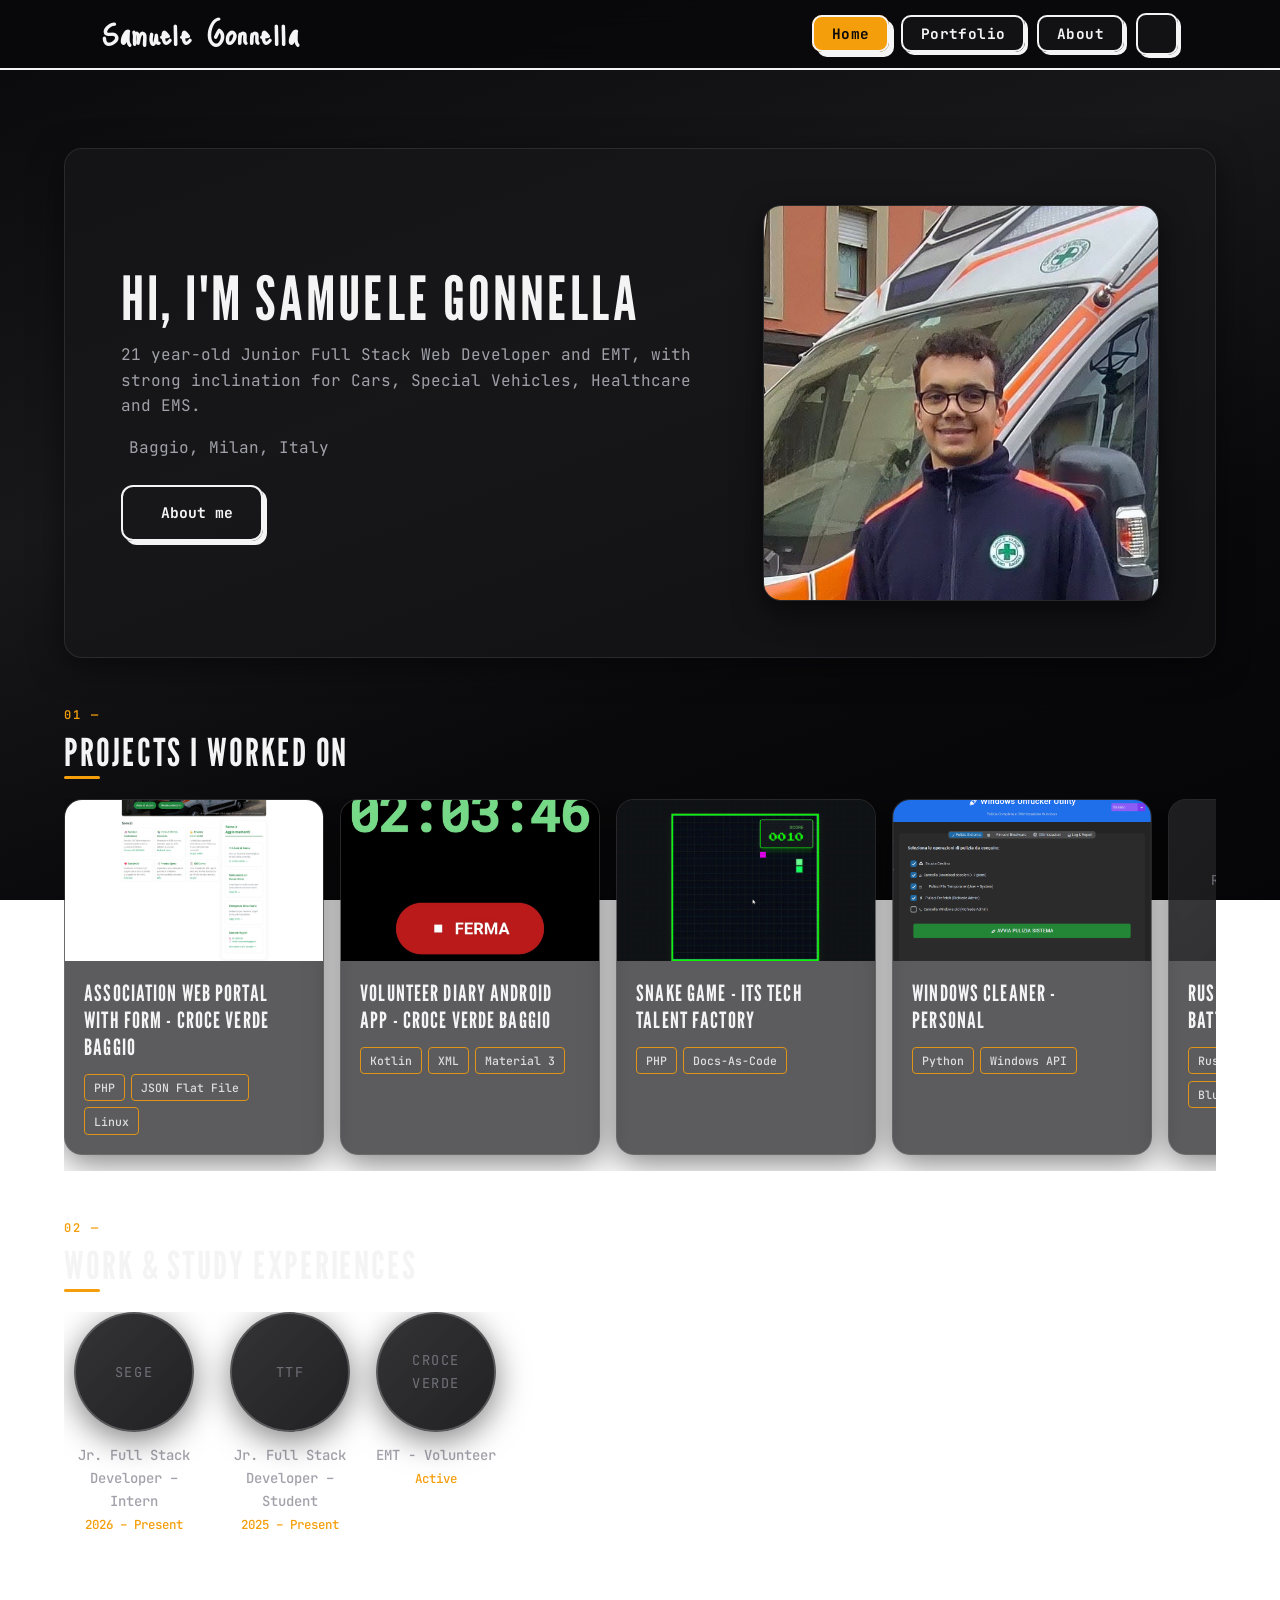
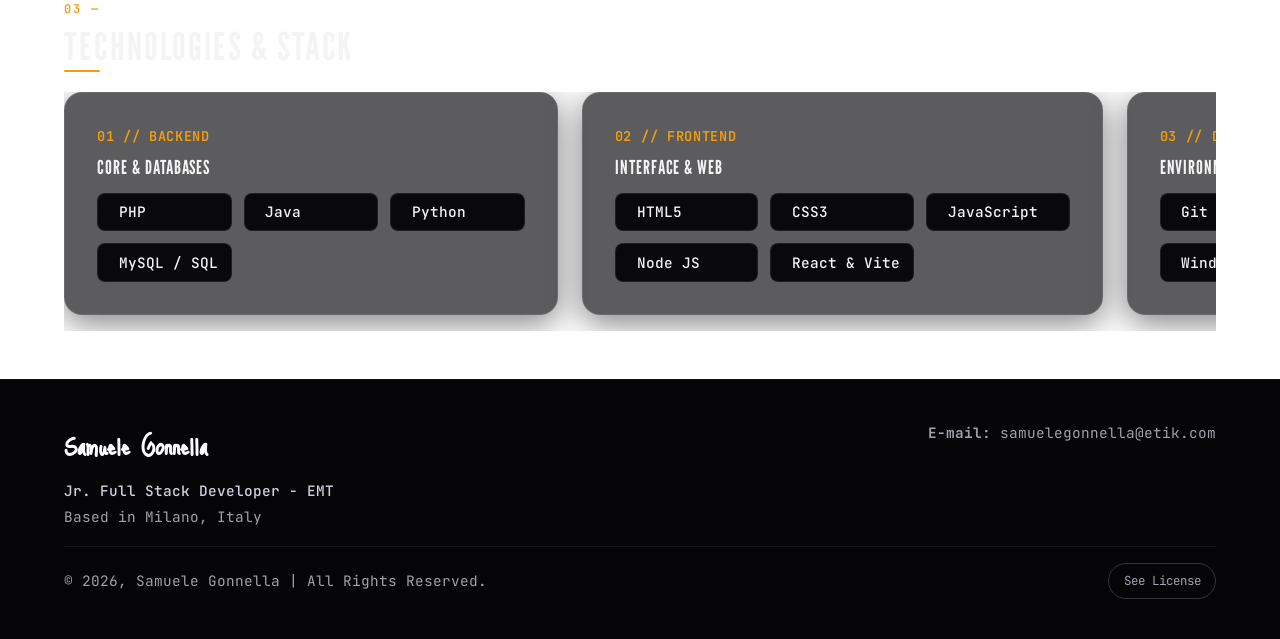
==== commit c7c4caab: "Merge branch 'main' of https://github.com/GonnyTech/gonnytech.github.io" ====
--- a/index.html
+++ b/index.html
@@ -14,7 +14,7 @@
     href="https://fonts.googleapis.com/css2?family=Just+Me+Again+Down+Here&family=Playfair+Display:wght@400;700;900&family=Inter:wght@300;400;500;600&display=swap"
     rel="stylesheet">
   <!-- Font Awesome -->
-  <link rel="stylesheet" href="https://cdnjs.cloudflare.com/ajax/libs/font-awesome/7.2.0/css/all.min.css"
+  <link rel="stylesheet" href="https://cdnjs.cloudflare.com/ajax/libs/font-awesome/7.3.1/css/all.min.css"
     crossorigin="anonymous" referrerpolicy="no-referrer">
   <!-- Font -->
   <link rel="stylesheet" href="css/fonts.css">
@@ -84,7 +84,7 @@
       <div class="hero-text">
         <h1 class="hero-title">Hi, I'm Samuele Gonnella</h1>
         <p class="hero-subtitle">
-          21 year-old Junior Full Stack Developer and EMT, with strong inclination for Cars,
+          21 year-old Junior Full Stack Web Developer and EMT, with strong inclination for Cars,
           Special Vehicles, Healthcare and EMS.
         <div style="margin-top: 1rem; display: flex; align-items: center; gap: 0.5rem; color: var(--text-secondary);">
           <i class="fa-solid fa-location-dot" style="color: var(--accent-color);"></i>
@@ -231,13 +231,13 @@
 
         <!-- Experience 2 -->
         <div class="logo-circle-wrapper">
-            <div class="logo-circle">
-              <img src="img/logo-sege.png" alt="SEGE Logo"
-                onerror="this.style.display='none'; this.nextElementSibling.style.display='flex';">
-              <div class="img-placeholder" style="display:none;">SEGE</div>
-            </div>
-            <div class="logo-label">Jr. Full Stack Developer  &ndash; Intern<br><span
-                style="font-size: 0.78rem; color: var(--accent-color);">2026 &ndash; Present</span></div>
+          <div class="logo-circle">
+            <img src="img/logo-sege.png" alt="SEGE Logo"
+              onerror="this.style.display='none'; this.nextElementSibling.style.display='flex';">
+            <div class="img-placeholder" style="display:none;">SEGE</div>
+          </div>
+          <div class="logo-label">Jr. Full Stack Developer &ndash; Intern<br><span
+              style="font-size: 0.78rem; color: var(--accent-color);">2026 &ndash; Present</span></div>
         </div>
 
         <!-- Experience 1 -->
@@ -266,96 +266,129 @@
     </section>
 
     <!-- Tech Stack Section -->
-        <section aria-labelledby="tech-heading">
-          <div class="section-header">
-            <span class="section-num">03 &mdash;</span>
-            <h2 class="section-title" id="tech-heading">Technologies &amp; Stack</h2>
-          </div>
-          <div class="scroll-row" style="align-items: stretch; gap: 1.5rem;">
-
-            <!-- Category 1: Backend & Core -->
-                    <div class="card" style="min-width: 280px; flex: 0 0 auto; display: flex; flex-direction: column; justify-content: space-between; margin-bottom: 0;">
-                    <div>
-                        <div style="font-size: 0.85rem; font-weight: 600; color: var(--accent-color); margin-bottom: 0.5rem; letter-spacing: 0.05em;">01 // BACKEND</div>
-                        <h3 style="font-size: 1.2rem; font-family: var(--font-heading); color: var(--text-primary); margin-bottom: 1rem;">Core &amp; Databases</h3>
-                    </div>
-                    <!-- Griglia interna per le tecnologie: va a capo ordinatamente -->
-                    <div style="display: grid; grid-template-columns: repeat(3, 1fr); gap: 0.75rem;">
-                        <div style="display: flex; align-items: center; gap: 0.5rem; background: var(--bg-primary); padding: 0.4rem 0.8rem; border-radius: 8px; border: 1px solid var(--border-card);">
-                        <i class="fa-brands fa-php" style="font-size: 1.2rem; color: var(--text-primary);"></i>
-                        <span style="font-size: 0.9rem; font-weight: 500;">PHP</span>
-                        </div>
-                        <div style="display: flex; align-items: center; gap: 0.5rem; background: var(--bg-primary); padding: 0.4rem 0.8rem; border-radius: 8px; border: 1px solid var(--border-card);">
-                        <i class="fa-brands fa-java" style="font-size: 1.2rem; color: var(--text-primary);"></i>
-                        <span style="font-size: 0.9rem; font-weight: 500;">Java</span>
-                        </div>
-                        <div style="display: flex; align-items: center; gap: 0.5rem; background: var(--bg-primary); padding: 0.4rem 0.8rem; border-radius: 8px; border: 1px solid var(--border-card);">
-                        <i class="fa-brands fa-python" style="font-size: 1.2rem; color: var(--text-primary);"></i>
-                        <span style="font-size: 0.9rem; font-weight: 500;">Python</span>
-                        </div>
-                        <div style="display: flex; align-items: center; gap: 0.5rem; background: var(--bg-primary); padding: 0.4rem 0.8rem; border-radius: 8px; border: 1px solid var(--border-card);">
-                        <i class="fa-solid fa-database" style="font-size: 1.1rem; color: var(--text-primary);"></i>
-                        <span style="font-size: 0.9rem; font-weight: 500;">MySQL / SQL</span>
-                        </div>
-                    </div>
-                    </div>
-
-            <!-- Category 2: Frontend & UI -->
-                    <div class="card" style="min-width: 280px; flex: 0 0 auto; display: flex; flex-direction: column; justify-content: space-between; margin-bottom: 0;">
-                      <div>
-                        <div style="font-size: 0.85rem; font-weight: 600; color: var(--accent-color); margin-bottom: 0.5rem; letter-spacing: 0.05em;">02 // FRONTEND</div>
-                        <h3 style="font-size: 1.2rem; font-family: var(--font-heading); color: var(--text-primary); margin-bottom: 1rem;">Interface &amp; Web</h3>
-                      </div>
-                      <!-- Usiamo una CSS Grid con 2 colonne per forzare l'andata a capo ordinata -->
-                      <div style="display: grid; grid-template-columns: repeat(3, 1fr); gap: 0.75rem;">
-                        <div style="display: flex; align-items: center; gap: 0.5rem; background: var(--bg-primary); padding: 0.4rem 0.8rem; border-radius: 8px; border: 1px solid var(--border-card);">
-                          <i class="fa-brands fa-html5" style="font-size: 1.2rem; color: var(--text-primary);"></i>
-                          <span style="font-size: 0.9rem; font-weight: 500;">HTML5</span>
-                        </div>
-                        <div style="display: flex; align-items: center; gap: 0.5rem; background: var(--bg-primary); padding: 0.4rem 0.8rem; border-radius: 8px; border: 1px solid var(--border-card);">
-                          <i class="fa-brands fa-css3-alt" style="font-size: 1.2rem; color: var(--text-primary);"></i>
-                          <span style="font-size: 0.9rem; font-weight: 500;">CSS3</span>
-                        </div>
-                        <div style="display: flex; align-items: center; gap: 0.5rem; background: var(--bg-primary); padding: 0.4rem 0.8rem; border-radius: 8px; border: 1px solid var(--border-card);">
-                          <i class="fa-brands fa-js" style="font-size: 1.2rem; color: var(--text-primary);"></i>
-                          <span style="font-size: 0.9rem; font-weight: 500;">JavaScript</span>
-                        </div>
-                        <!-- Dal quarto elemento in poi scendono ordinatamente nella riga sotto -->
-                        <div style="display: flex; align-items: center; gap: 0.5rem; background: var(--bg-primary); padding: 0.4rem 0.8rem; border-radius: 8px; border: 1px solid var(--border-card);">
-                          <i class="fa-brands fa-node" style="font-size: 1.2rem; color: var(--text-primary);"></i>
-                          <span style="font-size: 0.9rem; font-weight: 500;">Node JS</span>
-                        </div>
-                        <div style="display: flex; align-items: center; gap: 0.5rem; background: var(--bg-primary); padding: 0.4rem 0.8rem; border-radius: 8px; border: 1px solid var(--border-card);">
-                          <i class="fa-brands fa-react" style="font-size: 1.2rem; color: var(--text-primary);"></i>
-                          <span style="font-size: 0.9rem; font-weight: 500;">React & Vite</span>
-                        </div>
-                      </div>
-                    </div>
-
-            <!-- Category 3: DevOps, Tooling & Systems -->
-            <div class="card" style="min-width: 260px; flex: 0 0 auto; display: flex; flex-direction: column; justify-content: space-between; margin-bottom: 0;">
-              <div>
-                <div style="font-size: 0.85rem; font-weight: 600; color: var(--accent-color); margin-bottom: 0.5rem; letter-spacing: 0.05em;">03 // DEVOPS &amp; TOOLS</div>
-                <h3 style="font-size: 1.2rem; font-family: var(--font-heading); color: var(--text-primary); margin-bottom: 1rem;">Environment &amp; Ops</h3>
-              </div>
-              <div style="display: flex; flex-wrap: wrap; gap: 0.75rem;">
-                <div style="display: flex; align-items: center; gap: 0.5rem; background: var(--bg-primary); padding: 0.4rem 0.8rem; border-radius: 8px; border: 1px solid var(--border-card);">
-                  <i class="fa-brands fa-git-alt" style="font-size: 1.2rem; color: var(--text-primary);"></i>
-                  <span style="font-size: 0.9rem; font-weight: 500;">Git</span>
-                </div>
-                <div style="display: flex; align-items: center; gap: 0.5rem; background: var(--bg-primary); padding: 0.4rem 0.8rem; border-radius: 8px; border: 1px solid var(--border-card);">
-                  <i class="fa-brands fa-docker" style="font-size: 1.2rem; color: var(--text-primary);"></i>
-                  <span style="font-size: 0.9rem; font-weight: 500;">Docker</span>
-                </div>
-                <div style="display: flex; align-items: center; gap: 0.5rem; background: var(--bg-primary); padding: 0.4rem 0.8rem; border-radius: 8px; border: 1px solid var(--border-card);">
-                  <i class="fa-brands fa-linux" style="font-size: 1.2rem; color: var(--text-primary);"></i>
-                  <span style="font-size: 0.9rem; font-weight: 500;">Linux</span>
-                </div>
-              </div>
-            </div>
-
-          </div>
-        </section>
+    <section aria-labelledby="tech-heading">
+      <div class="section-header">
+        <span class="section-num">03 &mdash;</span>
+        <h2 class="section-title" id="tech-heading">Technologies &amp; Stack</h2>
+      </div>
+      <div class="scroll-row" style="align-items: stretch; gap: 1.5rem;">
+
+        <!-- Category 1: Backend & Core -->
+        <div class="card"
+          style="min-width: 280px; flex: 0 0 auto; display: flex; flex-direction: column; justify-content: space-between; margin-bottom: 0;">
+          <div>
+            <div
+              style="font-size: 0.85rem; font-weight: 600; color: var(--accent-color); margin-bottom: 0.5rem; letter-spacing: 0.05em;">
+              01 // BACKEND</div>
+            <h3
+              style="font-size: 1.2rem; font-family: var(--font-heading); color: var(--text-primary); margin-bottom: 1rem;">
+              Core &amp; Databases</h3>
+          </div>
+          <!-- Griglia interna per le tecnologie: va a capo ordinatamente -->
+          <div style="display: grid; grid-template-columns: repeat(3, 1fr); gap: 0.75rem;">
+            <div
+              style="display: flex; align-items: center; gap: 0.5rem; background: var(--bg-primary); padding: 0.4rem 0.8rem; border-radius: 8px; border: 1px solid var(--border-card);">
+              <i class="fa-brands fa-php" style="font-size: 1.2rem; color: var(--text-primary);"></i>
+              <span style="font-size: 0.9rem; font-weight: 500;">PHP</span>
+            </div>
+            <div
+              style="display: flex; align-items: center; gap: 0.5rem; background: var(--bg-primary); padding: 0.4rem 0.8rem; border-radius: 8px; border: 1px solid var(--border-card);">
+              <i class="fa-brands fa-java" style="font-size: 1.2rem; color: var(--text-primary);"></i>
+              <span style="font-size: 0.9rem; font-weight: 500;">Java</span>
+            </div>
+            <div
+              style="display: flex; align-items: center; gap: 0.5rem; background: var(--bg-primary); padding: 0.4rem 0.8rem; border-radius: 8px; border: 1px solid var(--border-card);">
+              <i class="fa-brands fa-python" style="font-size: 1.2rem; color: var(--text-primary);"></i>
+              <span style="font-size: 0.9rem; font-weight: 500;">Python</span>
+            </div>
+            <div
+              style="display: flex; align-items: center; gap: 0.5rem; background: var(--bg-primary); padding: 0.4rem 0.8rem; border-radius: 8px; border: 1px solid var(--border-card);">
+              <i class="fa-solid fa-database" style="font-size: 1.1rem; color: var(--text-primary);"></i>
+              <span style="font-size: 0.9rem; font-weight: 500;">MySQL / SQL</span>
+            </div>
+          </div>
+        </div>
+
+        <!-- Category 2: Frontend & UI -->
+        <div class="card"
+          style="min-width: 280px; flex: 0 0 auto; display: flex; flex-direction: column; justify-content: space-between; margin-bottom: 0;">
+          <div>
+            <div
+              style="font-size: 0.85rem; font-weight: 600; color: var(--accent-color); margin-bottom: 0.5rem; letter-spacing: 0.05em;">
+              02 // FRONTEND</div>
+            <h3
+              style="font-size: 1.2rem; font-family: var(--font-heading); color: var(--text-primary); margin-bottom: 1rem;">
+              Interface &amp; Web</h3>
+          </div>
+          <!-- Usiamo una CSS Grid con 2 colonne per forzare l'andata a capo ordinata -->
+          <div style="display: grid; grid-template-columns: repeat(3, 1fr); gap: 0.75rem;">
+            <div
+              style="display: flex; align-items: center; gap: 0.5rem; background: var(--bg-primary); padding: 0.4rem 0.8rem; border-radius: 8px; border: 1px solid var(--border-card);">
+              <i class="fa-brands fa-html5" style="font-size: 1.2rem; color: var(--text-primary);"></i>
+              <span style="font-size: 0.9rem; font-weight: 500;">HTML5</span>
+            </div>
+            <div
+              style="display: flex; align-items: center; gap: 0.5rem; background: var(--bg-primary); padding: 0.4rem 0.8rem; border-radius: 8px; border: 1px solid var(--border-card);">
+              <i class="fa-brands fa-css3-alt" style="font-size: 1.2rem; color: var(--text-primary);"></i>
+              <span style="font-size: 0.9rem; font-weight: 500;">CSS3</span>
+            </div>
+            <div
+              style="display: flex; align-items: center; gap: 0.5rem; background: var(--bg-primary); padding: 0.4rem 0.8rem; border-radius: 8px; border: 1px solid var(--border-card);">
+              <i class="fa-brands fa-js" style="font-size: 1.2rem; color: var(--text-primary);"></i>
+              <span style="font-size: 0.9rem; font-weight: 500;">JavaScript</span>
+            </div>
+            <!-- Dal quarto elemento in poi scendono ordinatamente nella riga sotto -->
+            <div
+              style="display: flex; align-items: center; gap: 0.5rem; background: var(--bg-primary); padding: 0.4rem 0.8rem; border-radius: 8px; border: 1px solid var(--border-card);">
+              <i class="fa-brands fa-node" style="font-size: 1.2rem; color: var(--text-primary);"></i>
+              <span style="font-size: 0.9rem; font-weight: 500;">Node JS</span>
+            </div>
+            <div
+              style="display: flex; align-items: center; gap: 0.5rem; background: var(--bg-primary); padding: 0.4rem 0.8rem; border-radius: 8px; border: 1px solid var(--border-card);">
+              <i class="fa-brands fa-react" style="font-size: 1.2rem; color: var(--text-primary);"></i>
+              <span style="font-size: 0.9rem; font-weight: 500;">React & Vite</span>
+            </div>
+          </div>
+        </div>
+
+        <!-- Category 3: DevOps, Tooling & Systems -->
+        <div class="card"
+          style="min-width: 260px; flex: 0 0 auto; display: flex; flex-direction: column; justify-content: space-between; margin-bottom: 0;">
+          <div>
+            <div
+              style="font-size: 0.85rem; font-weight: 600; color: var(--accent-color); margin-bottom: 0.5rem; letter-spacing: 0.05em;">
+              03 // DEVOPS &amp; TOOLS</div>
+            <h3
+              style="font-size: 1.2rem; font-family: var(--font-heading); color: var(--text-primary); margin-bottom: 1rem;">
+              Environment &amp; Ops</h3>
+          </div>
+          <div style="display: grid; grid-template-columns: repeat(3, 1fr); gap: 0.75rem;">
+            <div
+              style="display: flex; align-items: center; gap: 0.5rem; background: var(--bg-primary); padding: 0.4rem 0.8rem; border-radius: 8px; border: 1px solid var(--border-card);">
+              <i class="fa-brands fa-git-alt" style="font-size: 1.2rem; color: var(--text-primary);"></i>
+              <span style="font-size: 0.9rem; font-weight: 500;">Git</span>
+            </div>
+            <div
+              style="display: flex; align-items: center; gap: 0.5rem; background: var(--bg-primary); padding: 0.4rem 0.8rem; border-radius: 8px; border: 1px solid var(--border-card);">
+              <i class="fa-brands fa-docker" style="font-size: 1.2rem; color: var(--text-primary);"></i>
+              <span style="font-size: 0.9rem; font-weight: 500;">Docker</span>
+            </div>
+            <div
+              style="display: flex; align-items: center; gap: 0.5rem; background: var(--bg-primary); padding: 0.4rem 0.8rem; border-radius: 8px; border: 1px solid var(--border-card);">
+              <i class="fa-brands fa-linux" style="font-size: 1.2rem; color: var(--text-primary);"></i>
+              <span style="font-size: 0.9rem; font-weight: 500;">Linux</span>
+            </div>
+            <div
+              style="display: flex; align-items: center; gap: 0.5rem; background: var(--bg-primary); padding: 0.4rem 0.8rem; border-radius: 8px; border: 1px solid var(--border-card);">
+              <i class="fa-brands fa-windows" style="font-size: 1.2rem; color: var(--text-primary);"></i>
+              <span style="font-size: 0.9rem; font-weight: 500;">Windows</span>
+            </div>
+          </div>
+        </div>
+      </div>
+
+      </div>
+    </section>
   </main>
 
   <!-- Footer -->
@@ -466,4 +499,4 @@
 
 </body>
 
-</html>
+</html>
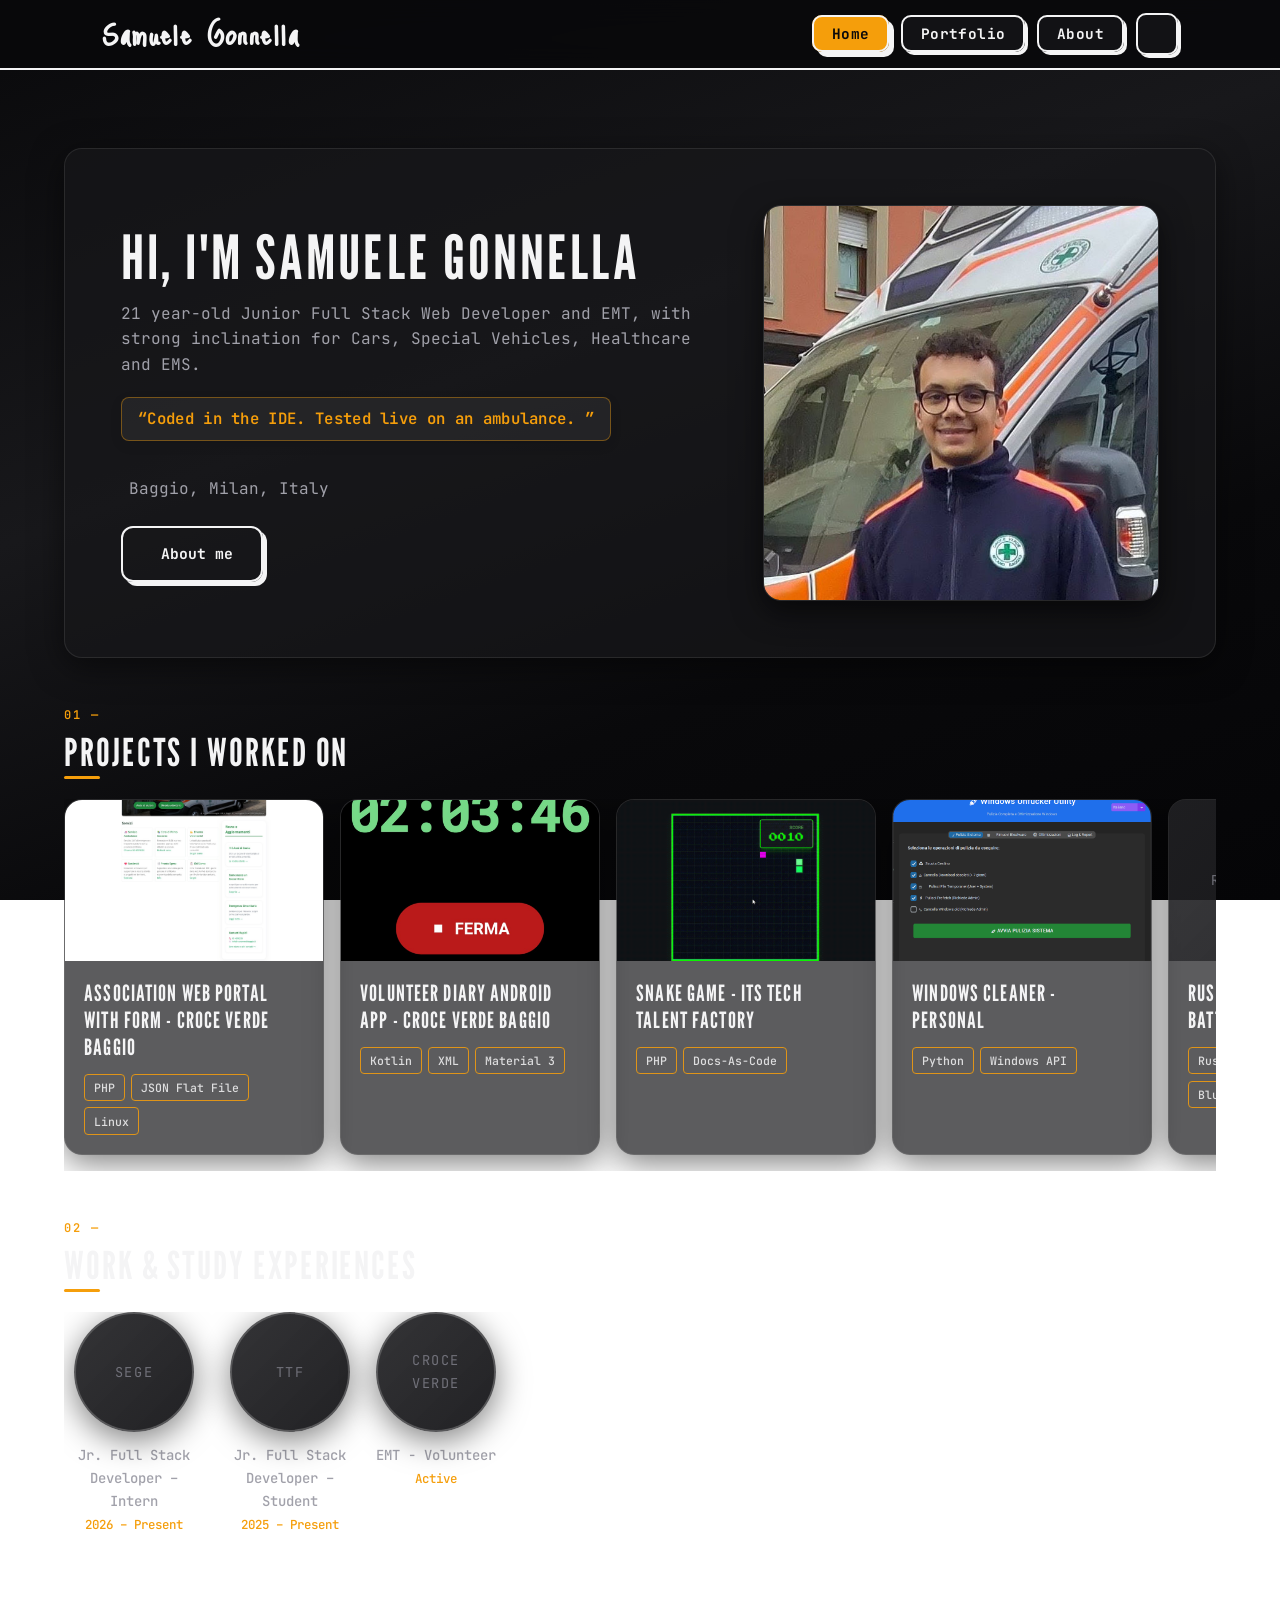
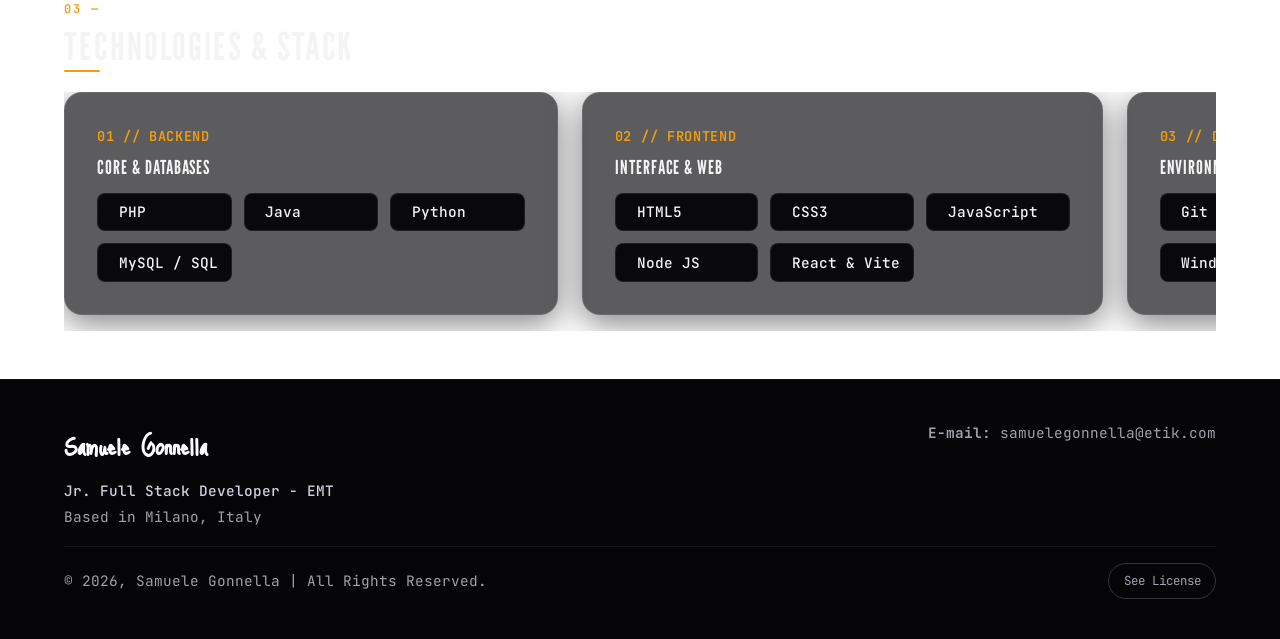
==== commit a6e6a497: "feat: added catchphrase into home hero" ====
--- a/index.html
+++ b/index.html
@@ -11,7 +11,7 @@
   <link rel="preconnect" href="https://fonts.googleapis.com">
   <link rel="preconnect" href="https://fonts.gstatic.com" crossorigin>
   <link
-    href="https://fonts.googleapis.com/css2?family=Just+Me+Again+Down+Here&family=Playfair+Display:wght@400;700;900&family=Inter:wght@300;400;500;600&display=swap"
+    href="https://fonts.googleapis.com/css2?family=Just+Me+Again+Down+Here&family=Playfair+Display:ital,wght@0,400;0,700;1,400&family=Inter:wght@300;400;500;600&display=swap"
     rel="stylesheet">
   <!-- Font Awesome -->
   <link rel="stylesheet" href="https://cdnjs.cloudflare.com/ajax/libs/font-awesome/7.3.1/css/all.min.css"
@@ -86,11 +86,18 @@
         <p class="hero-subtitle">
           21 year-old Junior Full Stack Web Developer and EMT, with strong inclination for Cars,
           Special Vehicles, Healthcare and EMS.
+        </p>
+
+        <!-- Citation Quote Style -->
+        <blockquote class="hero-quote">
+          &ldquo;Coded in the IDE. Tested live on an ambulance. &rdquo;
+        </blockquote>
+
         <div style="margin-top: 1rem; display: flex; align-items: center; gap: 0.5rem; color: var(--text-secondary);">
           <i class="fa-solid fa-location-dot" style="color: var(--accent-color);"></i>
           <span>Baggio, Milan, Italy</span>
         </div>
-        </p>
+
         <div style="display: flex; gap: 1rem; margin-top: 1.5rem;">
           <a href="about.html" class="btn-secondary-style">
             <i class="fa-solid fa-user"></i>
@@ -219,8 +226,27 @@
           </div>
         </a>
 
+        <!-- Project 7: Local LLMs on Android -->
+        <a class="scroll-card" data-desktop-href="portfolio.html#project-local-llm"
+          data-mobile-href="project-local-llm.html" href="portfolio.html#project-local-llm">
+          <div class="scroll-card-img-wrapper">
+            <img src="img/local-llm.png" alt="Screenshot of Local LLMs on Android"
+              onerror="this.style.display='none'; this.nextElementSibling.style.display='flex';">
+            <div class="img-placeholder" style="display:none;">Local LLM Android</div>
+          </div>
+          <div class="scroll-card-content">
+            <h3 class="scroll-card-title">Local LLMs on Android - Edge AI</h3>
+            <div style="display: flex; flex-wrap: wrap; gap: 0.4rem; margin-top: 0.8rem;">
+              <span class="tech-pill">Python</span>
+              <span class="tech-pill">Termux</span>
+              <span class="tech-pill">llama.cpp</span>
+            </div>
+          </div>
+        </a>
+
       </div>
     </section>
+
     <!-- Experiences Section -->
     <section aria-labelledby="experiences-heading">
       <div class="section-header">
@@ -284,7 +310,6 @@
               style="font-size: 1.2rem; font-family: var(--font-heading); color: var(--text-primary); margin-bottom: 1rem;">
               Core &amp; Databases</h3>
           </div>
-          <!-- Griglia interna per le tecnologie: va a capo ordinatamente -->
           <div style="display: grid; grid-template-columns: repeat(3, 1fr); gap: 0.75rem;">
             <div
               style="display: flex; align-items: center; gap: 0.5rem; background: var(--bg-primary); padding: 0.4rem 0.8rem; border-radius: 8px; border: 1px solid var(--border-card);">
@@ -320,7 +345,6 @@
               style="font-size: 1.2rem; font-family: var(--font-heading); color: var(--text-primary); margin-bottom: 1rem;">
               Interface &amp; Web</h3>
           </div>
-          <!-- Usiamo una CSS Grid con 2 colonne per forzare l'andata a capo ordinata -->
           <div style="display: grid; grid-template-columns: repeat(3, 1fr); gap: 0.75rem;">
             <div
               style="display: flex; align-items: center; gap: 0.5rem; background: var(--bg-primary); padding: 0.4rem 0.8rem; border-radius: 8px; border: 1px solid var(--border-card);">
@@ -337,7 +361,6 @@
               <i class="fa-brands fa-js" style="font-size: 1.2rem; color: var(--text-primary);"></i>
               <span style="font-size: 0.9rem; font-weight: 500;">JavaScript</span>
             </div>
-            <!-- Dal quarto elemento in poi scendono ordinatamente nella riga sotto -->
             <div
               style="display: flex; align-items: center; gap: 0.5rem; background: var(--bg-primary); padding: 0.4rem 0.8rem; border-radius: 8px; border: 1px solid var(--border-card);">
               <i class="fa-brands fa-node" style="font-size: 1.2rem; color: var(--text-primary);"></i>
@@ -387,7 +410,6 @@
         </div>
       </div>
 
-      </div>
     </section>
   </main>
 
@@ -488,7 +510,6 @@
     // ── Mouse wheel horizontal scroll fix for .scroll-row ─────────────────────
     document.querySelectorAll('.scroll-row').forEach(row => {
       row.addEventListener('wheel', (e) => {
-        // Se c'è movimento verticale della rotellina, lo convertiamo in orizzontale
         if (e.deltaY !== 0) {
           e.preventDefault();
           row.scrollLeft += e.deltaY;
--- a/css/style.css
+++ b/css/style.css
@@ -897,3 +897,28 @@
 .cv-modal-overlay.open .cv-modal-card {
   transform: translateY(0);
 }
+
+/* ============================================================
+    HERO QUOTE
+   ============================================================ */
+.hero-quote {
+  display: inline-flex;
+  align-items: center;
+  gap: 0.6rem;
+  font-family: var(--font-body); /* Torna al font lineare e pulito (Inter) */
+  font-style: normal;
+  font-size: 0.98rem;
+  font-weight: 600;
+  color: var(--accent-color);
+  background: var(--card-bg-hover);
+  border: 1px solid var(--border-hover);
+  padding: 0.5rem 1rem;
+  border-radius: 8px;
+  margin: 1.2rem 0;
+  letter-spacing: 0.02em;
+  box-shadow: 0 4px 12px rgba(0, 0, 0, 0.1);
+}
+
+.hero-quote i {
+  font-size: 1rem;
+}
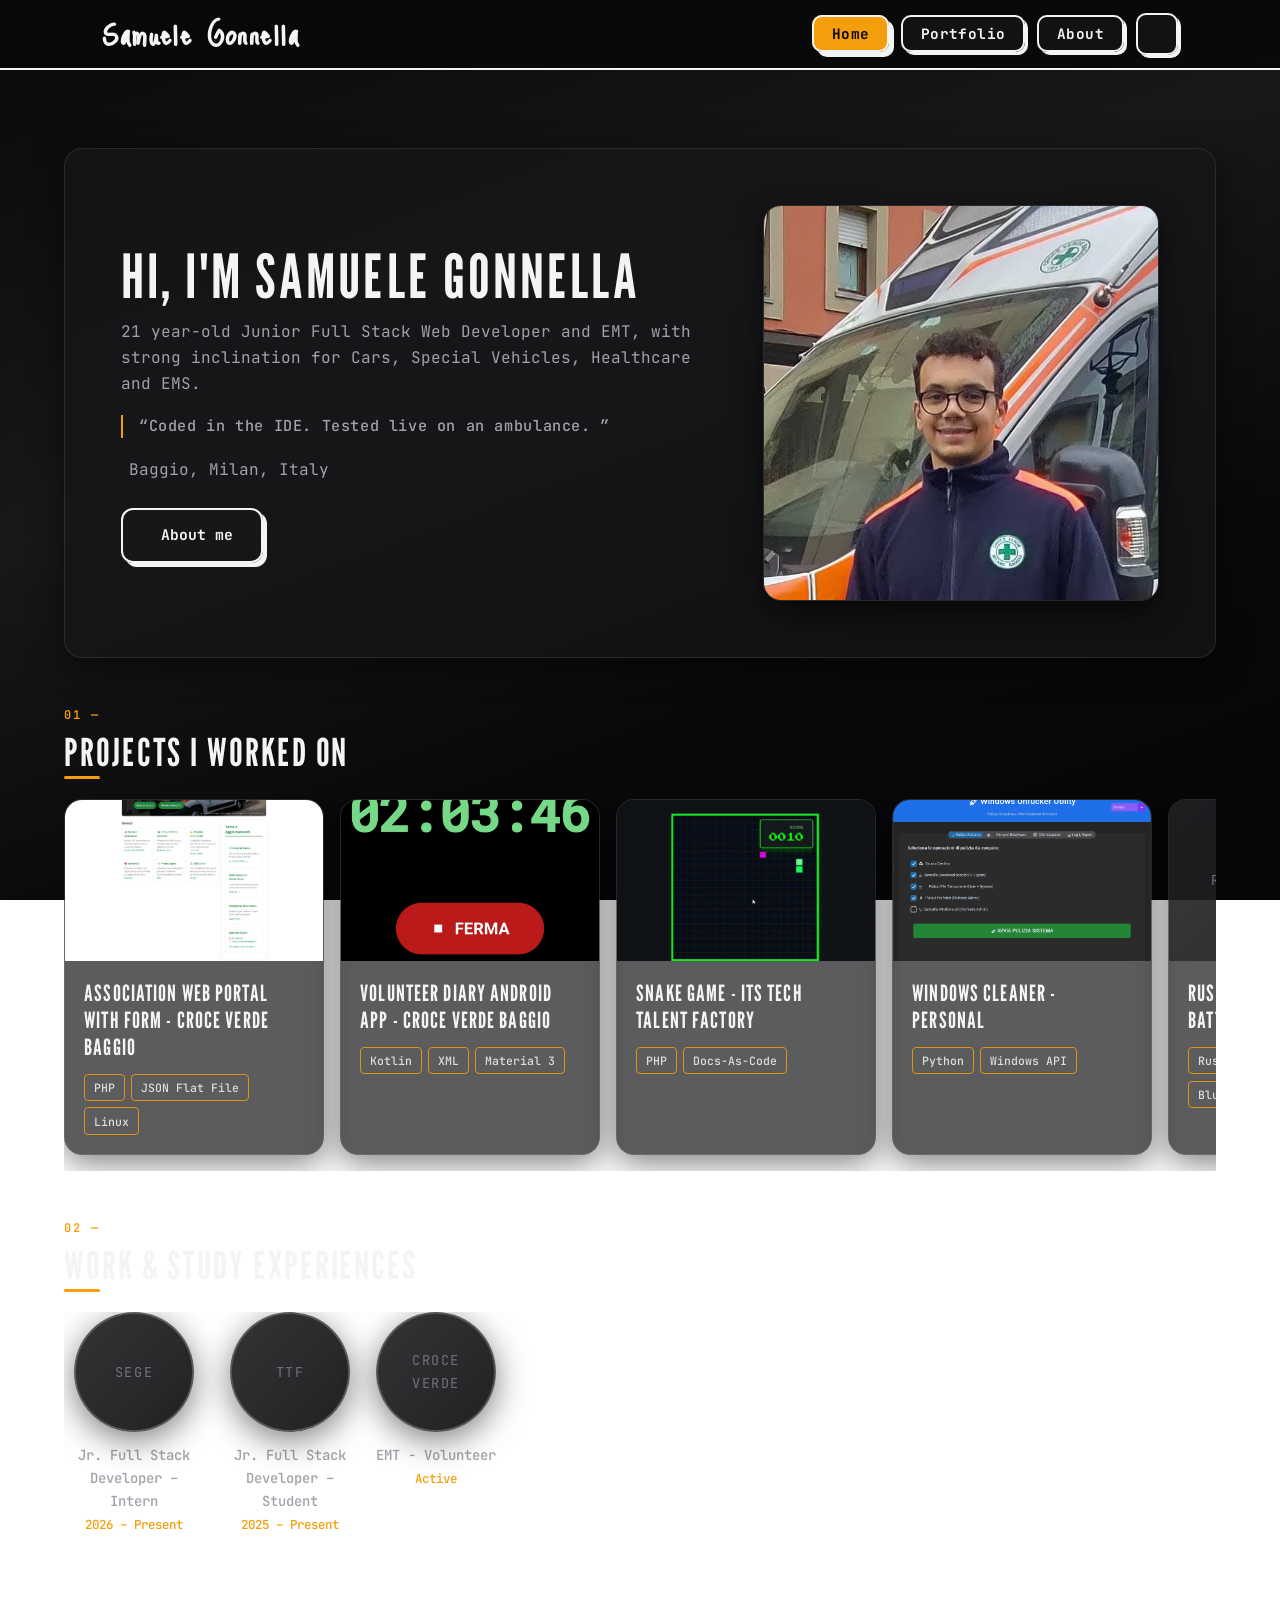
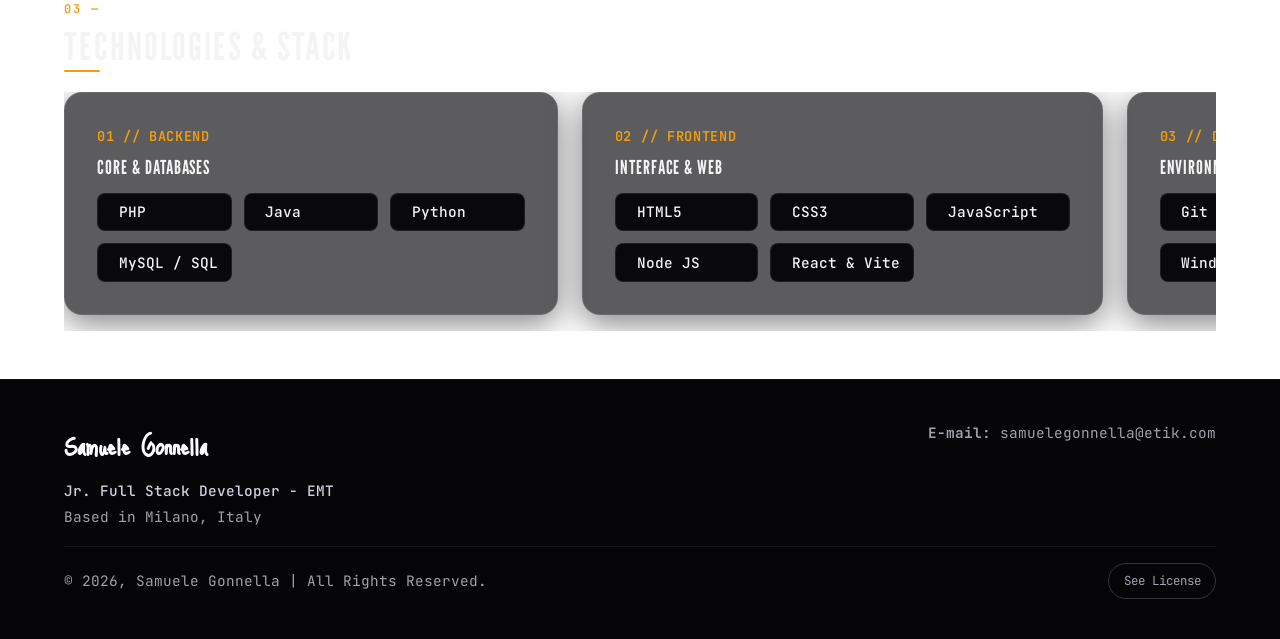
==== commit b2760985: "Replace local-llm.png with brokeai.png in multiple HTML files" ====
--- a/index.html
+++ b/index.html
@@ -230,7 +230,7 @@
         <a class="scroll-card" data-desktop-href="portfolio.html#project-local-llm"
           data-mobile-href="project-local-llm.html" href="portfolio.html#project-local-llm">
           <div class="scroll-card-img-wrapper">
-            <img src="img/local-llm.png" alt="Screenshot of Local LLMs on Android"
+            <img src="img/brokeai.png" alt="Screenshot of Local LLMs on Android"
               onerror="this.style.display='none'; this.nextElementSibling.style.display='flex';">
             <div class="img-placeholder" style="display:none;">Local LLM Android</div>
           </div>
--- a/css/style.css
+++ b/css/style.css
@@ -1,924 +1,915 @@
-/* ============================================================
-   CSS CUSTOM PROPERTIES — DARK MODE (Obsidian & Warm Amber)
-   ============================================================ */
-:root {
-  /* Backgrounds */
-  --bg-primary: #09090b;
-  --bg-gradient: linear-gradient(160deg, #09090b 0%, #18181b 40%, #09090b 70%, #050507 100%);
-  --card-bg: rgba(24, 24, 27, 0.7);
-  --card-bg-hover: rgba(39, 39, 42, 0.85);
-  --navbar-bg: rgba(9, 9, 11, 0.88);
-  --overlay-bg: linear-gradient(160deg, #18181b, #09090b);
-  --footer-bg: #050507;
-  --img-placeholder-bg: linear-gradient(135deg, rgba(39, 39, 42, 0.6) 0%, rgba(24, 24, 27, 0.8) 100%);
-
-  /* Text */
-  --text-primary: #f4f4f5;
-  --text-secondary: #a1a1aa;
-  --text-muted: #71717a;
-
-  /* Borders */
-  --border-subtle: rgba(255, 255, 255, 0.06);
-  --border-card: rgba(255, 255, 255, 0.09);
-  --border-hover: rgba(245, 158, 11, 0.4);
-
-  /* Accent (Warm Amber / Gold) */
-  --accent-color: #f59e0b;
-  --accent-hover: #fbbf24;
-  --accent-text: #09090b;
-
-  /* Interactive */
-  --btn-glass-bg: rgba(24, 24, 27, 0.9);
-  --btn-glass-hover: rgba(39, 39, 42, 1);
-  --btn-glass-border: rgba(255, 255, 255, 0.15);
-  --overlay-item-active-text: #09090b;
-
-  /* Shadows */
-  --shadow-card: 0 8px 32px rgba(0, 0, 0, 0.5);
-  --shadow-card-hover: 0 16px 40px rgba(0, 0, 0, 0.7);
-  --shadow-img: 0 10px 30px rgba(0, 0, 0, 0.6);
-
-  /* Section number labels */
-  --section-num-color: var(--accent-color);
-
-  /* Geometry */
-  --card-radius: 18px;
-  --pill-radius: 50px;
-  --section-gap: 3rem;
-  --card-padding: 2rem;
-  --transition-speed: 0.3s;
-}
-
-/* ============================================================
-   LIGHT MODE OVERRIDES
-   ============================================================ */
-[data-theme="light"] {
-  --bg-primary: #f5f0e8;
-  --bg-gradient: #f5f0e8;
-  --card-bg: #ffffff;
-  --card-bg-hover: #f8f5ff;
-  --navbar-bg: rgba(245, 240, 232, 0.92);
-  --overlay-bg: #f5f0e8;
-  --footer-bg: #1a1a1a;
-  --img-placeholder-bg: linear-gradient(135deg, #e8e2f5 0%, #d5cce8 100%);
-
-  --text-primary: #1a1a1a;
-  --text-secondary: #4a4a5a;
-  --text-muted: #7a7a8a;
-
-  --border-subtle: rgba(0, 0, 0, 0.07);
-  --border-card: rgba(0, 0, 0, 0.09);
-  --border-hover: rgba(217, 119, 6, 0.35);
-
-  --accent-color: #d97706;
-  --accent-hover: #b45309;
-  --accent-text: #ffffff;
-
-  --btn-glass-bg: rgba(255, 255, 255, 0.9);
-  --btn-glass-hover: rgba(248, 245, 255, 1);
-  --btn-glass-border: rgba(0, 0, 0, 0.15);
-  --overlay-item-active-text: #f5f0e8;
-
-  --shadow-card: 0 4px 24px rgba(0, 0, 0, 0.08);
-  --shadow-card-hover: 0 12px 36px rgba(0, 0, 0, 0.13);
-  --shadow-img: 0 8px 24px rgba(0, 0, 0, 0.10);
-
-  --section-num-color: var(--accent-color);
-}
-
-/* Theme transition — smooth on toggle */
-*,
-*::before,
-*::after {
-  transition: background-color 0.35s ease, border-color 0.35s ease, color 0.35s ease,
-    box-shadow 0.35s ease;
-}
-
-/* ============================================================
-   GLOBAL RESETS
-   ============================================================ */
-*,
-*::before,
-*::after {
-  box-sizing: border-box;
-  margin: 0;
-  padding: 0;
-}
-
-html {
-  scroll-behavior: smooth;
-}
-
-body {
-  background: var(--bg-gradient);
-  background-attachment: fixed;
-  font-family: var(--font-body);
-  color: var(--text-primary);
-  min-height: 100vh;
-  overflow-x: hidden;
-  line-height: 1.65;
-}
-
-[data-theme="light"] body {
-  background-attachment: scroll;
-}
-
-/* ============================================================
-   ANIMATIONS
-   ============================================================ */
-@keyframes fadeInUp {
-  from {
-    opacity: 0;
-    transform: translateY(28px);
-  }
-
-  to {
-    opacity: 1;
-    transform: translateY(0);
-  }
-}
-
-.fade-in {
-  animation: fadeInUp 0.7s cubic-bezier(0.16, 1, 0.3, 1) forwards;
-}
-
-/* ============================================================
-   TYPOGRAPHY BASE
-   ============================================================ */
-h1,
-h2,
-h3,
-h4,
-h5,
-h6 {
-  font-family: var(--font-heading);
-  font-weight: 400;
-  line-height: 1.1;
-  letter-spacing: 0.05em;
-  text-transform: uppercase;
-}
-
-p {
-  font-weight: 400;
-  color: var(--text-secondary);
-}
-
-a {
-  color: inherit;
-  text-decoration: none;
-}
-
-/* ============================================================
-   NAVBAR & NAV ITEMS (Stile Neo-Retro / Hard-Shadow)
-   ============================================================ */
-.navbar {
-  position: fixed;
-  top: 0;
-  left: 0;
-  width: 100%;
-  height: 70px;
-  background-color: var(--navbar-bg);
-  backdrop-filter: blur(14px);
-  -webkit-backdrop-filter: blur(14px);
-  border-bottom: 2px solid var(--text-primary);
-  z-index: 900;
-  display: flex;
-  align-items: center;
-  justify-content: space-between;
-  padding: 0 5%;
-}
-
-.nav-logo {
-  font-family: var(--font-logo);
-  font-size: 2.2rem;
-  font-weight: 700;
-  color: var(--text-primary);
-  letter-spacing: 0.04em;
-  white-space: nowrap;
-}
-
-.nav-menu {
-  display: flex;
-  list-style: none;
-  align-items: center;
-  gap: 0.75rem;
-}
-
-.nav-item a {
-  padding: 0.45rem 1.1rem;
-  border-radius: 10px;
-  font-size: 0.9rem;
-  font-family: var(--font-body);
-  font-weight: 700;
-  letter-spacing: 0.03em;
-  background-color: var(--card-bg);
-  border: 2px solid var(--text-primary);
-  color: var(--text-primary);
-  box-shadow: 3px 3px 0px var(--text-primary);
-  transition: transform 0.15s ease, box-shadow 0.15s ease, background-color 0.15s ease;
-}
-
-.nav-item a:hover,
-.nav-item a.active {
-  background-color: var(--accent-color);
-  border-color: var(--text-primary);
-  color: var(--accent-text);
-  transform: translate(-2px, -2px);
-  box-shadow: 5px 5px 0px var(--text-primary);
-}
-
-.nav-item a:active {
-  transform: translate(1px, 1px);
-  box-shadow: 1px 1px 0px var(--text-primary);
-}
-
-/* ---- Theme Toggle Button (Navbar) ---- */
-.theme-toggle-btn {
-  width: 42px;
-  height: 42px;
-  border-radius: 10px;
-  background-color: var(--card-bg);
-  border: 2px solid var(--text-primary);
-  color: var(--text-primary);
-  font-size: 1rem;
-  display: flex;
-  align-items: center;
-  justify-content: center;
-  cursor: pointer;
-  box-shadow: 3px 3px 0px var(--text-primary);
-  transition: transform 0.15s ease, box-shadow 0.15s ease, background-color 0.15s ease;
-  flex-shrink: 0;
-}
-
-.theme-toggle-btn:hover {
-  background-color: var(--accent-color);
-  color: var(--accent-text);
-  transform: translate(-2px, -2px);
-  box-shadow: 5px 5px 0px var(--text-primary);
-}
-
-.theme-toggle-btn:active {
-  transform: translate(1px, 1px);
-  box-shadow: 1px 1px 0px var(--text-primary);
-}
-
-/* ============================================================
-   HAMBURGER BUTTON
-   ============================================================ */
-.hamburger-btn {
-  width: 44px;
-  height: 44px;
-  border-radius: 10px;
-  background-color: var(--card-bg);
-  border: 2px solid var(--text-primary);
-  color: var(--text-primary);
-  font-size: 1.15rem;
-  display: flex;
-  align-items: center;
-  justify-content: center;
-  cursor: pointer;
-  z-index: 1001;
-  box-shadow: 3px 3px 0px var(--text-primary);
-  transition: transform 0.15s ease, box-shadow 0.15s ease, background-color 0.15s ease;
-}
-
-.hamburger-btn:hover {
-  background-color: var(--accent-color);
-  color: var(--accent-text);
-  transform: translate(-2px, -2px);
-  box-shadow: 5px 5px 0px var(--text-primary);
-}
-
-/* ============================================================
-   MOBILE OVERLAY NAV
-   ============================================================ */
-.nav-overlay {
-  position: fixed;
-  top: 0;
-  left: 0;
-  width: 100%;
-  height: 100%;
-  background: var(--overlay-bg);
-  display: flex;
-  flex-direction: column;
-  align-items: center;
-  justify-content: center;
-  z-index: 1000;
-  opacity: 0;
-  pointer-events: none;
-  transition: opacity var(--transition-speed) ease;
-  padding: 2rem;
-}
-
-[data-theme="light"] .nav-overlay {
-  border-bottom: none;
-}
-
-.nav-overlay.open {
-  opacity: 1;
-  pointer-events: auto;
-}
-
-.overlay-menu {
-  list-style: none;
-  display: flex;
-  flex-direction: column;
-  gap: 1.25rem;
-  text-align: center;
-  width: 100%;
-  max-width: 340px;
-}
-
-.overlay-item a {
-  display: block;
-  padding: 1rem 2rem;
-  font-size: 2rem;
-  font-family: var(--font-heading);
-  font-weight: 400;
-  letter-spacing: 0.05em;
-  border-radius: 14px;
-  border: 2px solid var(--text-primary);
-  background-color: var(--card-bg);
-  color: var(--text-primary);
-  box-shadow: 4px 4px 0px var(--text-primary);
-  transition: transform 0.15s ease, box-shadow 0.15s ease, background-color 0.15s ease;
-}
-
-.overlay-item a:hover,
-.overlay-item a.active {
-  background-color: var(--accent-color);
-  color: var(--accent-text);
-  transform: translate(-2px, -2px);
-  box-shadow: 6px 6px 0px var(--text-primary);
-}
-
-/* Theme toggle inside overlay (mobile) */
-.overlay-theme-toggle {
-  margin-top: 2rem;
-  display: flex;
-  align-items: center;
-  justify-content: center;
-  gap: 0.75rem;
-  font-size: 1rem;
-  font-family: var(--font-body);
-  font-weight: 700;
-  color: var(--text-primary);
-  cursor: pointer;
-  background: var(--card-bg);
-  border: 2px solid var(--text-primary);
-  border-radius: 12px;
-  padding: 0.85rem 1.8rem;
-  box-shadow: 4px 4px 0px var(--text-primary);
-  transition: transform 0.15s ease, box-shadow 0.15s ease, background-color 0.15s ease;
-}
-
-.overlay-theme-toggle:hover {
-  background-color: var(--accent-color);
-  color: var(--accent-text);
-  transform: translate(-2px, -2px);
-  box-shadow: 6px 6px 0px var(--text-primary);
-}
-
-.overlay-theme-toggle i {
-  font-size: 1.1rem;
-}
-
-/* ============================================================
-   LAYOUT CONTAINER & HERO BANNER
-   ============================================================ */
-.container {
-  width: 100%;
-  max-width: 1200px;
-  margin: 0 auto;
-  padding: var(--section-gap) 1.5rem;
-}
-
-.hero-banner {
-  background: var(--card-bg);
-  border-radius: var(--card-radius);
-  border: 1px solid var(--border-card);
-  padding: var(--card-padding);
-  box-shadow: var(--shadow-card);
-  backdrop-filter: blur(12px);
-  -webkit-backdrop-filter: blur(12px);
-  margin-top: 100px;
-}
-
-.hero-title {
-  font-size: 4rem;
-  color: var(--text-primary);
-  margin-bottom: 0.6rem;
-  font-weight: 400;
-  letter-spacing: 0.05em;
-}
-
-.hero-subtitle {
-  font-size: 1rem;
-  font-weight: 400;
-  color: var(--text-secondary);
-  line-height: 1.6;
-}
-
-/* ============================================================
-   SECTION TITLES
-   ============================================================ */
-.section-header {
-  margin: var(--section-gap) 0 1.5rem 0;
-}
-
-.section-num {
-  display: block;
-  font-family: var(--font-body);
-  font-size: 0.75rem;
-  font-weight: 600;
-  letter-spacing: 0.18em;
-  text-transform: uppercase;
-  color: var(--section-num-color);
-  margin-bottom: 0.35rem;
-}
-
-.section-title {
-  font-size: 2.4rem;
-  color: var(--text-primary);
-  display: inline-block;
-  position: relative;
-  letter-spacing: 0.05em;
-}
-
-.section-title::after {
-  content: '';
-  position: absolute;
-  left: 0;
-  bottom: -5px;
-  width: 36px;
-  height: 2.5px;
-  background-color: var(--accent-color);
-  border-radius: 2px;
-}
-
-/* ============================================================
-   CARDS (Stile originale ripristinato)
-   ============================================================ */
-.card {
-  background: var(--card-bg);
-  border-radius: var(--card-radius);
-  border: 1px solid var(--border-card);
-  padding: var(--card-padding);
-  box-shadow: var(--shadow-card);
-  backdrop-filter: blur(8px);
-  -webkit-backdrop-filter: blur(8px);
-  transition: transform var(--transition-speed) cubic-bezier(0.16, 1, 0.3, 1),
-    box-shadow var(--transition-speed) ease;
-}
-
-.card:hover {
-  box-shadow: var(--shadow-card-hover);
-  border-color: var(--border-hover);
-  transform: translateY(-4px);
-}
-
-/* ============================================================
-   HORIZONTAL SCROLL ROWS & CARDS
-   ============================================================ */
-.scroll-row {
-  display: flex;
-  overflow-x: auto;
-  gap: 16px;
-  scroll-snap-type: x mandatory;
-  scrollbar-width: none;
-  padding-bottom: 1rem;
-}
-
-.scroll-row::-webkit-scrollbar {
-  display: none;
-}
-
-.scroll-card {
-  scroll-snap-align: start;
-  flex: 0 0 auto;
-  border-radius: var(--card-radius);
-  background: var(--card-bg);
-  border: 1px solid var(--border-card);
-  box-shadow: var(--shadow-card);
-  overflow: hidden;
-  display: flex;
-  flex-direction: column;
-  transition: transform var(--transition-speed) ease,
-    box-shadow var(--transition-speed) ease,
-    border-color var(--transition-speed) ease;
-}
-
-.scroll-card:hover {
-  box-shadow: var(--shadow-card-hover);
-  border-color: var(--border-hover);
-  transform: translateY(-5px);
-}
-
-.scroll-card-img-wrapper {
-  position: relative;
-  width: 100%;
-  aspect-ratio: 16 / 10;
-  overflow: hidden;
-}
-
-.scroll-card img {
-  width: 100%;
-  height: 100%;
-  object-fit: cover;
-  transition: transform 0.5s ease;
-  display: block;
-}
-
-.scroll-card:hover img {
-  transform: scale(1.06);
-}
-
-.scroll-card-content {
-  padding: 1.2rem;
-  display: flex;
-  flex-direction: column;
-  flex-grow: 1;
-}
-
-.scroll-card-title {
-  font-size: 1.4rem;
-  font-weight: 400;
-  color: var(--text-primary);
-  font-family: var(--font-heading);
-  letter-spacing: 0.05em;
-  line-height: 1.2;
-}
-
-/* ============================================================
-   EXPERIENCE & TECH LOGO CIRCLES (Stile originale)
-   ============================================================ */
-.logo-circle-wrapper {
-  scroll-snap-align: start;
-  flex: 0 0 auto;
-  display: flex;
-  flex-direction: column;
-  align-items: center;
-  text-align: center;
-  gap: 0.75rem;
-}
-
-.logo-circle {
-  width: 90px;         /* Diametro fisso e pulito */
-  height: 90px;
-  aspect-ratio: 1 / 1;
-  border-radius: 50% !important; /* Forza il cerchio perfetto */
-  background-color: var(--card-bg-hover);
-  border: 2px solid var(--border-card);
-  display: flex;
-  align-items: center;
-  justify-content: center;
-  position: relative;
-  box-shadow: var(--shadow-card);
-  transition: transform var(--transition-speed) ease, box-shadow var(--transition-speed) ease;
-  overflow: hidden;
-}
-
-[data-theme="light"] .logo-circle {
-  background-color: #ffffff;
-}
-
-.logo-circle img {
-  width: 68%;
-  height: 68%;
-  object-fit: contain;
-}
-
-.logo-label {
-  font-size: 0.87rem;
-  font-weight: 500;
-  color: var(--text-secondary);
-  max-width: 140px;
-}
-
-/* ============================================================
-   IMAGE PLACEHOLDERS
-   ============================================================ */
-.img-placeholder {
-  width: 100%;
-  height: 100%;
-  background: var(--img-placeholder-bg);
-  display: flex;
-  align-items: center;
-  justify-content: center;
-  color: var(--text-muted);
-  font-size: 0.85rem;
-  text-transform: uppercase;
-  letter-spacing: 0.12em;
-  font-family: var(--font-body);
-  text-align: center;
-  padding: 1rem;
-}
-
-/* ============================================================
-   PROJECT DETAIL PAGES
-   ============================================================ */
-.project-detail-hero {
-  text-align: center;
-  padding: 3rem 0;
-}
-
-.project-detail-title {
-  font-size: 3.5rem;
-  font-family: var(--font-heading);
-  font-weight: 400;
-  letter-spacing: 0.05em;
-  color: var(--text-primary);
-  line-height: 1.15;
-  margin-bottom: 2rem;
-}
-
-.project-detail-image-container {
-  width: 100%;
-  border-radius: var(--card-radius);
-  overflow: hidden;
-  border: 1px solid var(--border-card);
-  box-shadow: var(--shadow-img);
-  margin-bottom: 2rem;
-  aspect-ratio: 16 / 9;
-}
-
-.project-detail-image-container img {
-  width: 100%;
-  height: 100%;
-  object-fit: cover;
-}
-
-.project-detail-body {
-  font-family: var(--font-body);
-  font-size: 0.95rem;
-  color: var(--text-secondary);
-  text-align: justify;
-}
-
-.project-detail-body p {
-  margin-bottom: 1.5rem;
-}
-
-.project-detail-body p strong {
-  font-weight: 600;
-  color: var(--text-primary);
-}
-
-/* ============================================================
-   BACK BUTTON (project detail mobile)
-   ============================================================ */
-.btn-back {
-  width: 44px;
-  height: 44px;
-  border-radius: 10px;
-  background-color: var(--card-bg);
-  border: 2px solid var(--text-primary);
-  color: var(--text-primary);
-  font-size: 1.1rem;
-  display: flex;
-  align-items: center;
-  justify-content: center;
-  cursor: pointer;
-  box-shadow: 3px 3px 0px var(--text-primary);
-  transition: transform 0.15s ease, box-shadow 0.15s ease;
-}
-
-.btn-back:hover {
-  background-color: var(--accent-color);
-  color: var(--accent-text);
-  transform: translate(-2px, -2px);
-  box-shadow: 5px 5px 0px var(--text-primary);
-}
-
-/* ============================================================
-   BUTTONS (Stile Neo-Retro / Hard Shadow)
-   ============================================================ */
-.btn-style {
-  display: inline-flex;
-  align-items: center;
-  justify-content: center;
-  gap: 0.55rem;
-  padding: 0.85rem 1.8rem;
-  border-radius: 12px;
-  background-color: var(--text-primary);
-  color: var(--bg-primary);
-  font-family: var(--font-body);
-  font-weight: 700;
-  font-size: 0.92rem;
-  border: 2px solid var(--text-primary);
-  cursor: pointer;
-  box-shadow: 4px 4px 0px var(--accent-color);
-  transition: transform 0.15s ease, box-shadow 0.15s ease, background-color 0.15s ease;
-}
-
-.btn-style:hover {
-  background-color: var(--accent-hover);
-  border-color: var(--accent-hover);
-  color: var(--bg-primary);
-  transform: translate(-2px, -2px);
-  box-shadow: 6px 6px 0px var(--text-primary);
-}
-
-.btn-style:active {
-  transform: translate(2px, 2px);
-  box-shadow: 2px 2px 0px var(--accent-color);
-}
-
-.btn-secondary-style {
-  display: inline-flex;
-  align-items: center;
-  justify-content: center;
-  gap: 0.55rem;
-  padding: 0.85rem 1.8rem;
-  border-radius: 12px;
-  background-color: var(--card-bg);
-  color: var(--text-primary);
-  font-family: var(--font-body);
-  font-weight: 700;
-  font-size: 0.92rem;
-  border: 2px solid var(--text-primary);
-  cursor: pointer;
-  box-shadow: 4px 4px 0px var(--text-primary);
-  transition: transform 0.15s ease, box-shadow 0.15s ease, background-color 0.15s ease;
-}
-
-.btn-secondary-style:hover {
-  background-color: var(--card-bg-hover);
-  transform: translate(-2px, -2px);
-  box-shadow: 6px 6px 0px var(--accent-color);
-  border-color: var(--accent-color);
-}
-
-.btn-secondary-style:active {
-  transform: translate(2px, 2px);
-  box-shadow: 2px 2px 0px var(--text-primary);
-}
-
-.btn-style i,
-.btn-secondary-style i {
-  font-size: 0.92rem;
-}
-
-/* ============================================================
-   READ MORE INDICATOR
-   ============================================================ */
-.read-more-indicator {
-  display: inline-block;
-  margin-top: 0.75rem;
-  font-size: 0.85rem;
-  font-weight: 600;
-  color: var(--accent-color);
-  letter-spacing: 0.03em;
-}
-
-/* ============================================================
-   FOOTER
-   ============================================================ */
-.footer {
-  background-color: var(--footer-bg);
-  border-top: 1px solid var(--border-subtle);
-  padding: 2.5rem 5%;
-  font-size: 0.9rem;
-  color: var(--text-secondary);
-  line-height: 1.8;
-}
-
-[data-theme="light"] .footer {
-  color: #c0c0c8;
-}
-
-[data-theme="light"] .footer p,
-[data-theme="light"] .footer span {
-  color: #a0a0b0;
-}
-
-.footer-logo {
-  font-family: var(--font-logo);
-  font-size: 1.8rem;
-  font-weight: 700;
-  color: #ffffff;
-  margin-bottom: 0.4rem;
-}
-
-.footer-subtitle {
-  font-weight: 500;
-  color: #d0d0e0;
-}
-
-.footer-info {
-  margin-bottom: 1.5rem;
-}
-
-.footer-copyright {
-  border-top: 1px solid rgba(255, 255, 255, 0.07);
-  padding-top: 1rem;
-  margin-top: 1rem;
-  display: flex;
-  justify-content: space-between;
-  align-items: center;
-  flex-wrap: wrap;
-  gap: 1rem;
-}
-
-.btn-license {
-  font-size: 0.78rem;
-  padding: 0.35rem 0.9rem;
-  border-radius: var(--pill-radius);
-  border: 1px solid rgba(255, 255, 255, 0.18);
-  background-color: transparent;
-  color: #a0a0b0;
-  transition: background-color var(--transition-speed) ease,
-    color var(--transition-speed) ease;
-}
-
-.btn-license:hover {
-  background-color: rgba(255, 255, 255, 0.1);
-  color: #ffffff;
-}
-
-.tech-pill {
-  font-size: 0.72rem;
-  font-family: var(--font-body, monospace);
-  padding: 0.2rem 0.55rem;
-  background-color: var(--bg-secondary);
-  border: 1px solid var(--accent-color);
-  /* Usa direttamente il colore d'accento (ambra) */
-  opacity: 0.85;
-  /* Leggermente trasparente per un look elegante */
-  border-radius: 4px;
-  color: var(--text-primary);
-  font-weight: 500;
-  transition: opacity 0.2s ease, transform 0.2s ease;
-}
-
-.scroll-card:hover .tech-pill {
-  opacity: 1;
-  transform: translateY(-1px);
-}
-/* ============================================================
-   CV REQUEST MODAL STYLES
-   ============================================================ */
-.cv-modal-overlay {
-  position: fixed;
-  top: 0;
-  left: 0;
-  width: 100vw;
-  height: 100vh;
-  background: rgba(0, 0, 0, 0.75);
-  backdrop-filter: blur(8px);
-  -webkit-backdrop-filter: blur(8px);
-  display: flex;
-  align-items: center;
-  justify-content: center;
-  z-index: 2000;
-  opacity: 0;
-  pointer-events: none;
-  transition: opacity 0.3s ease;
-  padding: 1rem;
-}
-
-.cv-modal-overlay.open {
-  opacity: 1;
-  pointer-events: auto;
-}
-
-.cv-modal-card {
-  background: var(--card-bg);
-  border: 2px solid var(--text-primary);
-  border-radius: var(--card-radius);
-  padding: 2rem;
-  width: 100%;
-  max-width: 420px;
-  box-shadow: 6px 6px 0px var(--accent-color);
-  transform: translateY(20px);
-  transition: transform 0.3s cubic-bezier(0.16, 1, 0.3, 1);
-}
-
-.cv-modal-overlay.open .cv-modal-card {
-  transform: translateY(0);
-}
-
-/* ============================================================
-    HERO QUOTE
-   ============================================================ */
-.hero-quote {
-  display: inline-flex;
-  align-items: center;
-  gap: 0.6rem;
-  font-family: var(--font-body); /* Torna al font lineare e pulito (Inter) */
-  font-style: normal;
-  font-size: 0.98rem;
-  font-weight: 600;
-  color: var(--accent-color);
-  background: var(--card-bg-hover);
-  border: 1px solid var(--border-hover);
-  padding: 0.5rem 1rem;
-  border-radius: 8px;
-  margin: 1.2rem 0;
-  letter-spacing: 0.02em;
-  box-shadow: 0 4px 12px rgba(0, 0, 0, 0.1);
-}
-
-.hero-quote i {
-  font-size: 1rem;
-}+/* ============================================================
+   CSS CUSTOM PROPERTIES — DARK MODE (Obsidian & Warm Amber)
+   ============================================================ */
+:root {
+  /* Backgrounds */
+  --bg-primary: #09090b;
+  --bg-gradient: linear-gradient(160deg, #09090b 0%, #18181b 40%, #09090b 70%, #050507 100%);
+  --card-bg: rgba(24, 24, 27, 0.7);
+  --card-bg-hover: rgba(39, 39, 42, 0.85);
+  --navbar-bg: rgba(9, 9, 11, 0.88);
+  --overlay-bg: linear-gradient(160deg, #18181b, #09090b);
+  --footer-bg: #050507;
+  --img-placeholder-bg: linear-gradient(135deg, rgba(39, 39, 42, 0.6) 0%, rgba(24, 24, 27, 0.8) 100%);
+
+  /* Text */
+  --text-primary: #f4f4f5;
+  --text-secondary: #a1a1aa;
+  --text-muted: #71717a;
+
+  /* Borders */
+  --border-subtle: rgba(255, 255, 255, 0.06);
+  --border-card: rgba(255, 255, 255, 0.09);
+  --border-hover: rgba(245, 158, 11, 0.4);
+
+  /* Accent (Warm Amber / Gold) */
+  --accent-color: #f59e0b;
+  --accent-hover: #fbbf24;
+  --accent-text: #09090b;
+
+  /* Interactive */
+  --btn-glass-bg: rgba(24, 24, 27, 0.9);
+  --btn-glass-hover: rgba(39, 39, 42, 1);
+  --btn-glass-border: rgba(255, 255, 255, 0.15);
+  --overlay-item-active-text: #09090b;
+
+  /* Shadows */
+  --shadow-card: 0 8px 32px rgba(0, 0, 0, 0.5);
+  --shadow-card-hover: 0 16px 40px rgba(0, 0, 0, 0.7);
+  --shadow-img: 0 10px 30px rgba(0, 0, 0, 0.6);
+
+  /* Section number labels */
+  --section-num-color: var(--accent-color);
+
+  /* Geometry */
+  --card-radius: 18px;
+  --pill-radius: 50px;
+  --section-gap: 3rem;
+  --card-padding: 2rem;
+  --transition-speed: 0.3s;
+}
+
+/* ============================================================
+   LIGHT MODE OVERRIDES
+   ============================================================ */
+[data-theme="light"] {
+  --bg-primary: #f5f0e8;
+  --bg-gradient: #f5f0e8;
+  --card-bg: #ffffff;
+  --card-bg-hover: #f8f5ff;
+  --navbar-bg: rgba(245, 240, 232, 0.92);
+  --overlay-bg: #f5f0e8;
+  --footer-bg: #1a1a1a;
+  --img-placeholder-bg: linear-gradient(135deg, #e8e2f5 0%, #d5cce8 100%);
+
+  --text-primary: #1a1a1a;
+  --text-secondary: #4a4a5a;
+  --text-muted: #7a7a8a;
+
+  --border-subtle: rgba(0, 0, 0, 0.07);
+  --border-card: rgba(0, 0, 0, 0.09);
+  --border-hover: rgba(217, 119, 6, 0.35);
+
+  --accent-color: #d97706;
+  --accent-hover: #b45309;
+  --accent-text: #ffffff;
+
+  --btn-glass-bg: rgba(255, 255, 255, 0.9);
+  --btn-glass-hover: rgba(248, 245, 255, 1);
+  --btn-glass-border: rgba(0, 0, 0, 0.15);
+  --overlay-item-active-text: #f5f0e8;
+
+  --shadow-card: 0 4px 24px rgba(0, 0, 0, 0.08);
+  --shadow-card-hover: 0 12px 36px rgba(0, 0, 0, 0.13);
+  --shadow-img: 0 8px 24px rgba(0, 0, 0, 0.10);
+
+  --section-num-color: var(--accent-color);
+}
+
+/* Theme transition — smooth on toggle */
+*,
+*::before,
+*::after {
+  transition: background-color 0.35s ease, border-color 0.35s ease, color 0.35s ease,
+    box-shadow 0.35s ease;
+}
+
+/* ============================================================
+   GLOBAL RESETS
+   ============================================================ */
+*,
+*::before,
+*::after {
+  box-sizing: border-box;
+  margin: 0;
+  padding: 0;
+}
+
+html {
+  scroll-behavior: smooth;
+}
+
+body {
+  background: var(--bg-gradient);
+  background-attachment: fixed;
+  font-family: var(--font-body);
+  color: var(--text-primary);
+  min-height: 100vh;
+  overflow-x: hidden;
+  line-height: 1.65;
+}
+
+[data-theme="light"] body {
+  background-attachment: scroll;
+}
+
+/* ============================================================
+   ANIMATIONS
+   ============================================================ */
+@keyframes fadeInUp {
+  from {
+    opacity: 0;
+    transform: translateY(28px);
+  }
+
+  to {
+    opacity: 1;
+    transform: translateY(0);
+  }
+}
+
+.fade-in {
+  animation: fadeInUp 0.7s cubic-bezier(0.16, 1, 0.3, 1) forwards;
+}
+
+/* ============================================================
+   TYPOGRAPHY BASE
+   ============================================================ */
+h1,
+h2,
+h3,
+h4,
+h5,
+h6 {
+  font-family: var(--font-heading);
+  font-weight: 400;
+  line-height: 1.1;
+  letter-spacing: 0.05em;
+  text-transform: uppercase;
+}
+
+p {
+  font-weight: 400;
+  color: var(--text-secondary);
+}
+
+a {
+  color: inherit;
+  text-decoration: none;
+}
+
+/* ============================================================
+   NAVBAR & NAV ITEMS (Stile Neo-Retro / Hard-Shadow)
+   ============================================================ */
+.navbar {
+  position: fixed;
+  top: 0;
+  left: 0;
+  width: 100%;
+  height: 70px;
+  background-color: var(--navbar-bg);
+  backdrop-filter: blur(14px);
+  -webkit-backdrop-filter: blur(14px);
+  border-bottom: 2px solid var(--text-primary);
+  z-index: 900;
+  display: flex;
+  align-items: center;
+  justify-content: space-between;
+  padding: 0 5%;
+}
+
+.nav-logo {
+  font-family: var(--font-logo);
+  font-size: 2.2rem;
+  font-weight: 700;
+  color: var(--text-primary);
+  letter-spacing: 0.04em;
+  white-space: nowrap;
+}
+
+.nav-menu {
+  display: flex;
+  list-style: none;
+  align-items: center;
+  gap: 0.75rem;
+}
+
+.nav-item a {
+  padding: 0.45rem 1.1rem;
+  border-radius: 10px;
+  font-size: 0.9rem;
+  font-family: var(--font-body);
+  font-weight: 700;
+  letter-spacing: 0.03em;
+  background-color: var(--card-bg);
+  border: 2px solid var(--text-primary);
+  color: var(--text-primary);
+  box-shadow: 3px 3px 0px var(--text-primary);
+  transition: transform 0.15s ease, box-shadow 0.15s ease, background-color 0.15s ease;
+}
+
+.nav-item a:hover,
+.nav-item a.active {
+  background-color: var(--accent-color);
+  border-color: var(--text-primary);
+  color: var(--accent-text);
+  transform: translate(-2px, -2px);
+  box-shadow: 5px 5px 0px var(--text-primary);
+}
+
+.nav-item a:active {
+  transform: translate(1px, 1px);
+  box-shadow: 1px 1px 0px var(--text-primary);
+}
+
+/* ---- Theme Toggle Button (Navbar) ---- */
+.theme-toggle-btn {
+  width: 42px;
+  height: 42px;
+  border-radius: 10px;
+  background-color: var(--card-bg);
+  border: 2px solid var(--text-primary);
+  color: var(--text-primary);
+  font-size: 1rem;
+  display: flex;
+  align-items: center;
+  justify-content: center;
+  cursor: pointer;
+  box-shadow: 3px 3px 0px var(--text-primary);
+  transition: transform 0.15s ease, box-shadow 0.15s ease, background-color 0.15s ease;
+  flex-shrink: 0;
+}
+
+.theme-toggle-btn:hover {
+  background-color: var(--accent-color);
+  color: var(--accent-text);
+  transform: translate(-2px, -2px);
+  box-shadow: 5px 5px 0px var(--text-primary);
+}
+
+.theme-toggle-btn:active {
+  transform: translate(1px, 1px);
+  box-shadow: 1px 1px 0px var(--text-primary);
+}
+
+/* ============================================================
+   HAMBURGER BUTTON
+   ============================================================ */
+.hamburger-btn {
+  width: 44px;
+  height: 44px;
+  border-radius: 10px;
+  background-color: var(--card-bg);
+  border: 2px solid var(--text-primary);
+  color: var(--text-primary);
+  font-size: 1.15rem;
+  display: flex;
+  align-items: center;
+  justify-content: center;
+  cursor: pointer;
+  z-index: 1001;
+  box-shadow: 3px 3px 0px var(--text-primary);
+  transition: transform 0.15s ease, box-shadow 0.15s ease, background-color 0.15s ease;
+}
+
+.hamburger-btn:hover {
+  background-color: var(--accent-color);
+  color: var(--accent-text);
+  transform: translate(-2px, -2px);
+  box-shadow: 5px 5px 0px var(--text-primary);
+}
+
+/* ============================================================
+   MOBILE OVERLAY NAV
+   ============================================================ */
+.nav-overlay {
+  position: fixed;
+  top: 0;
+  left: 0;
+  width: 100%;
+  height: 100%;
+  background: var(--overlay-bg);
+  display: flex;
+  flex-direction: column;
+  align-items: center;
+  justify-content: center;
+  z-index: 1000;
+  opacity: 0;
+  pointer-events: none;
+  transition: opacity var(--transition-speed) ease;
+  padding: 2rem;
+}
+
+[data-theme="light"] .nav-overlay {
+  border-bottom: none;
+}
+
+.nav-overlay.open {
+  opacity: 1;
+  pointer-events: auto;
+}
+
+.overlay-menu {
+  list-style: none;
+  display: flex;
+  flex-direction: column;
+  gap: 1.25rem;
+  text-align: center;
+  width: 100%;
+  max-width: 340px;
+}
+
+.overlay-item a {
+  display: block;
+  padding: 1rem 2rem;
+  font-size: 2rem;
+  font-family: var(--font-heading);
+  font-weight: 400;
+  letter-spacing: 0.05em;
+  border-radius: 14px;
+  border: 2px solid var(--text-primary);
+  background-color: var(--card-bg);
+  color: var(--text-primary);
+  box-shadow: 4px 4px 0px var(--text-primary);
+  transition: transform 0.15s ease, box-shadow 0.15s ease, background-color 0.15s ease;
+}
+
+.overlay-item a:hover,
+.overlay-item a.active {
+  background-color: var(--accent-color);
+  color: var(--accent-text);
+  transform: translate(-2px, -2px);
+  box-shadow: 6px 6px 0px var(--text-primary);
+}
+
+/* Theme toggle inside overlay (mobile) */
+.overlay-theme-toggle {
+  margin-top: 2rem;
+  display: flex;
+  align-items: center;
+  justify-content: center;
+  gap: 0.75rem;
+  font-size: 1rem;
+  font-family: var(--font-body);
+  font-weight: 700;
+  color: var(--text-primary);
+  cursor: pointer;
+  background: var(--card-bg);
+  border: 2px solid var(--text-primary);
+  border-radius: 12px;
+  padding: 0.85rem 1.8rem;
+  box-shadow: 4px 4px 0px var(--text-primary);
+  transition: transform 0.15s ease, box-shadow 0.15s ease, background-color 0.15s ease;
+}
+
+.overlay-theme-toggle:hover {
+  background-color: var(--accent-color);
+  color: var(--accent-text);
+  transform: translate(-2px, -2px);
+  box-shadow: 6px 6px 0px var(--text-primary);
+}
+
+.overlay-theme-toggle i {
+  font-size: 1.1rem;
+}
+
+/* ============================================================
+   LAYOUT CONTAINER & HERO BANNER
+   ============================================================ */
+.container {
+  width: 100%;
+  max-width: 1200px;
+  margin: 0 auto;
+  padding: var(--section-gap) 1.5rem;
+}
+
+.hero-banner {
+  background: var(--card-bg);
+  border-radius: var(--card-radius);
+  border: 1px solid var(--border-card);
+  padding: var(--card-padding);
+  box-shadow: var(--shadow-card);
+  backdrop-filter: blur(12px);
+  -webkit-backdrop-filter: blur(12px);
+  margin-top: 100px;
+}
+
+.hero-title {
+  font-size: 4rem;
+  color: var(--text-primary);
+  margin-bottom: 0.6rem;
+  font-weight: 400;
+  letter-spacing: 0.05em;
+}
+
+.hero-subtitle {
+  font-size: 1rem;
+  font-weight: 400;
+  color: var(--text-secondary);
+  line-height: 1.6;
+}
+
+/* ============================================================
+   SECTION TITLES
+   ============================================================ */
+.section-header {
+  margin: var(--section-gap) 0 1.5rem 0;
+}
+
+.section-num {
+  display: block;
+  font-family: var(--font-body);
+  font-size: 0.75rem;
+  font-weight: 600;
+  letter-spacing: 0.18em;
+  text-transform: uppercase;
+  color: var(--section-num-color);
+  margin-bottom: 0.35rem;
+}
+
+.section-title {
+  font-size: 2.4rem;
+  color: var(--text-primary);
+  display: inline-block;
+  position: relative;
+  letter-spacing: 0.05em;
+}
+
+.section-title::after {
+  content: '';
+  position: absolute;
+  left: 0;
+  bottom: -5px;
+  width: 36px;
+  height: 2.5px;
+  background-color: var(--accent-color);
+  border-radius: 2px;
+}
+
+/* ============================================================
+   CARDS (Stile originale ripristinato)
+   ============================================================ */
+.card {
+  background: var(--card-bg);
+  border-radius: var(--card-radius);
+  border: 1px solid var(--border-card);
+  padding: var(--card-padding);
+  box-shadow: var(--shadow-card);
+  backdrop-filter: blur(8px);
+  -webkit-backdrop-filter: blur(8px);
+  transition: transform var(--transition-speed) cubic-bezier(0.16, 1, 0.3, 1),
+    box-shadow var(--transition-speed) ease;
+}
+
+.card:hover {
+  box-shadow: var(--shadow-card-hover);
+  border-color: var(--border-hover);
+  transform: translateY(-4px);
+}
+
+/* ============================================================
+   HORIZONTAL SCROLL ROWS & CARDS
+   ============================================================ */
+.scroll-row {
+  display: flex;
+  overflow-x: auto;
+  gap: 16px;
+  scroll-snap-type: x mandatory;
+  scrollbar-width: none;
+  padding-bottom: 1rem;
+}
+
+.scroll-row::-webkit-scrollbar {
+  display: none;
+}
+
+.scroll-card {
+  scroll-snap-align: start;
+  flex: 0 0 auto;
+  border-radius: var(--card-radius);
+  background: var(--card-bg);
+  border: 1px solid var(--border-card);
+  box-shadow: var(--shadow-card);
+  overflow: hidden;
+  display: flex;
+  flex-direction: column;
+  transition: transform var(--transition-speed) ease,
+    box-shadow var(--transition-speed) ease,
+    border-color var(--transition-speed) ease;
+}
+
+.scroll-card:hover {
+  box-shadow: var(--shadow-card-hover);
+  border-color: var(--border-hover);
+  transform: translateY(-5px);
+}
+
+.scroll-card-img-wrapper {
+  position: relative;
+  width: 100%;
+  aspect-ratio: 16 / 10;
+  overflow: hidden;
+}
+
+.scroll-card img {
+  width: 100%;
+  height: 100%;
+  object-fit: cover;
+  transition: transform 0.5s ease;
+  display: block;
+}
+
+.scroll-card:hover img {
+  transform: scale(1.06);
+}
+
+.scroll-card-content {
+  padding: 1.2rem;
+  display: flex;
+  flex-direction: column;
+  flex-grow: 1;
+}
+
+.scroll-card-title {
+  font-size: 1.4rem;
+  font-weight: 400;
+  color: var(--text-primary);
+  font-family: var(--font-heading);
+  letter-spacing: 0.05em;
+  line-height: 1.2;
+}
+
+/* ============================================================
+   EXPERIENCE & TECH LOGO CIRCLES (Stile originale)
+   ============================================================ */
+.logo-circle-wrapper {
+  scroll-snap-align: start;
+  flex: 0 0 auto;
+  display: flex;
+  flex-direction: column;
+  align-items: center;
+  text-align: center;
+  gap: 0.75rem;
+}
+
+.logo-circle {
+  width: 90px;         /* Diametro fisso e pulito */
+  height: 90px;
+  aspect-ratio: 1 / 1;
+  border-radius: 50% !important; /* Forza il cerchio perfetto */
+  background-color: var(--card-bg-hover);
+  border: 2px solid var(--border-card);
+  display: flex;
+  align-items: center;
+  justify-content: center;
+  position: relative;
+  box-shadow: var(--shadow-card);
+  transition: transform var(--transition-speed) ease, box-shadow var(--transition-speed) ease;
+  overflow: hidden;
+}
+
+[data-theme="light"] .logo-circle {
+  background-color: #ffffff;
+}
+
+.logo-circle img {
+  width: 68%;
+  height: 68%;
+  object-fit: contain;
+}
+
+.logo-label {
+  font-size: 0.87rem;
+  font-weight: 500;
+  color: var(--text-secondary);
+  max-width: 140px;
+}
+
+/* ============================================================
+   IMAGE PLACEHOLDERS
+   ============================================================ */
+.img-placeholder {
+  width: 100%;
+  height: 100%;
+  background: var(--img-placeholder-bg);
+  display: flex;
+  align-items: center;
+  justify-content: center;
+  color: var(--text-muted);
+  font-size: 0.85rem;
+  text-transform: uppercase;
+  letter-spacing: 0.12em;
+  font-family: var(--font-body);
+  text-align: center;
+  padding: 1rem;
+}
+
+/* ============================================================
+   PROJECT DETAIL PAGES
+   ============================================================ */
+.project-detail-hero {
+  text-align: center;
+  padding: 3rem 0;
+}
+
+.project-detail-title {
+  font-size: 3.5rem;
+  font-family: var(--font-heading);
+  font-weight: 400;
+  letter-spacing: 0.05em;
+  color: var(--text-primary);
+  line-height: 1.15;
+  margin-bottom: 2rem;
+}
+
+.project-detail-image-container {
+  width: 100%;
+  border-radius: var(--card-radius);
+  overflow: hidden;
+  border: 1px solid var(--border-card);
+  box-shadow: var(--shadow-img);
+  margin-bottom: 2rem;
+  aspect-ratio: 16 / 9;
+}
+
+.project-detail-image-container img {
+  width: 100%;
+  height: 100%;
+  object-fit: cover;
+}
+
+.project-detail-body {
+  font-family: var(--font-body);
+  font-size: 0.95rem;
+  color: var(--text-secondary);
+  text-align: justify;
+}
+
+.project-detail-body p {
+  margin-bottom: 1.5rem;
+}
+
+.project-detail-body p strong {
+  font-weight: 600;
+  color: var(--text-primary);
+}
+
+/* ============================================================
+   BACK BUTTON (project detail mobile)
+   ============================================================ */
+.btn-back {
+  width: 44px;
+  height: 44px;
+  border-radius: 10px;
+  background-color: var(--card-bg);
+  border: 2px solid var(--text-primary);
+  color: var(--text-primary);
+  font-size: 1.1rem;
+  display: flex;
+  align-items: center;
+  justify-content: center;
+  cursor: pointer;
+  box-shadow: 3px 3px 0px var(--text-primary);
+  transition: transform 0.15s ease, box-shadow 0.15s ease;
+}
+
+.btn-back:hover {
+  background-color: var(--accent-color);
+  color: var(--accent-text);
+  transform: translate(-2px, -2px);
+  box-shadow: 5px 5px 0px var(--text-primary);
+}
+
+/* ============================================================
+   BUTTONS (Stile Neo-Retro / Hard Shadow)
+   ============================================================ */
+.btn-style {
+  display: inline-flex;
+  align-items: center;
+  justify-content: center;
+  gap: 0.55rem;
+  padding: 0.85rem 1.8rem;
+  border-radius: 12px;
+  background-color: var(--text-primary);
+  color: var(--bg-primary);
+  font-family: var(--font-body);
+  font-weight: 700;
+  font-size: 0.92rem;
+  border: 2px solid var(--text-primary);
+  cursor: pointer;
+  box-shadow: 4px 4px 0px var(--accent-color);
+  transition: transform 0.15s ease, box-shadow 0.15s ease, background-color 0.15s ease;
+}
+
+.btn-style:hover {
+  background-color: var(--accent-hover);
+  border-color: var(--accent-hover);
+  color: var(--bg-primary);
+  transform: translate(-2px, -2px);
+  box-shadow: 6px 6px 0px var(--text-primary);
+}
+
+.btn-style:active {
+  transform: translate(2px, 2px);
+  box-shadow: 2px 2px 0px var(--accent-color);
+}
+
+.btn-secondary-style {
+  display: inline-flex;
+  align-items: center;
+  justify-content: center;
+  gap: 0.55rem;
+  padding: 0.85rem 1.8rem;
+  border-radius: 12px;
+  background-color: var(--card-bg);
+  color: var(--text-primary);
+  font-family: var(--font-body);
+  font-weight: 700;
+  font-size: 0.92rem;
+  border: 2px solid var(--text-primary);
+  cursor: pointer;
+  box-shadow: 4px 4px 0px var(--text-primary);
+  transition: transform 0.15s ease, box-shadow 0.15s ease, background-color 0.15s ease;
+}
+
+.btn-secondary-style:hover {
+  background-color: var(--card-bg-hover);
+  transform: translate(-2px, -2px);
+  box-shadow: 6px 6px 0px var(--accent-color);
+  border-color: var(--accent-color);
+}
+
+.btn-secondary-style:active {
+  transform: translate(2px, 2px);
+  box-shadow: 2px 2px 0px var(--text-primary);
+}
+
+.btn-style i,
+.btn-secondary-style i {
+  font-size: 0.92rem;
+}
+
+/* ============================================================
+   READ MORE INDICATOR
+   ============================================================ */
+.read-more-indicator {
+  display: inline-block;
+  margin-top: 0.75rem;
+  font-size: 0.85rem;
+  font-weight: 600;
+  color: var(--accent-color);
+  letter-spacing: 0.03em;
+}
+
+/* ============================================================
+   FOOTER
+   ============================================================ */
+.footer {
+  background-color: var(--footer-bg);
+  border-top: 1px solid var(--border-subtle);
+  padding: 2.5rem 5%;
+  font-size: 0.9rem;
+  color: var(--text-secondary);
+  line-height: 1.8;
+}
+
+[data-theme="light"] .footer {
+  color: #c0c0c8;
+}
+
+[data-theme="light"] .footer p,
+[data-theme="light"] .footer span {
+  color: #a0a0b0;
+}
+
+.footer-logo {
+  font-family: var(--font-logo);
+  font-size: 1.8rem;
+  font-weight: 700;
+  color: #ffffff;
+  margin-bottom: 0.4rem;
+}
+
+.footer-subtitle {
+  font-weight: 500;
+  color: #d0d0e0;
+}
+
+.footer-info {
+  margin-bottom: 1.5rem;
+}
+
+.footer-copyright {
+  border-top: 1px solid rgba(255, 255, 255, 0.07);
+  padding-top: 1rem;
+  margin-top: 1rem;
+  display: flex;
+  justify-content: space-between;
+  align-items: center;
+  flex-wrap: wrap;
+  gap: 1rem;
+}
+
+.btn-license {
+  font-size: 0.78rem;
+  padding: 0.35rem 0.9rem;
+  border-radius: var(--pill-radius);
+  border: 1px solid rgba(255, 255, 255, 0.18);
+  background-color: transparent;
+  color: #a0a0b0;
+  transition: background-color var(--transition-speed) ease,
+    color var(--transition-speed) ease;
+}
+
+.btn-license:hover {
+  background-color: rgba(255, 255, 255, 0.1);
+  color: #ffffff;
+}
+
+.tech-pill {
+  font-size: 0.72rem;
+  font-family: var(--font-body, monospace);
+  padding: 0.2rem 0.55rem;
+  background-color: var(--bg-secondary);
+  border: 1px solid var(--accent-color);
+  /* Usa direttamente il colore d'accento (ambra) */
+  opacity: 0.85;
+  /* Leggermente trasparente per un look elegante */
+  border-radius: 4px;
+  color: var(--text-primary);
+  font-weight: 500;
+  transition: opacity 0.2s ease, transform 0.2s ease;
+}
+
+.scroll-card:hover .tech-pill {
+  opacity: 1;
+  transform: translateY(-1px);
+}
+/* ============================================================
+   CV REQUEST MODAL STYLES
+   ============================================================ */
+.cv-modal-overlay {
+  position: fixed;
+  top: 0;
+  left: 0;
+  width: 100vw;
+  height: 100vh;
+  background: rgba(0, 0, 0, 0.75);
+  backdrop-filter: blur(8px);
+  -webkit-backdrop-filter: blur(8px);
+  display: flex;
+  align-items: center;
+  justify-content: center;
+  z-index: 2000;
+  opacity: 0;
+  pointer-events: none;
+  transition: opacity 0.3s ease;
+  padding: 1rem;
+}
+
+.cv-modal-overlay.open {
+  opacity: 1;
+  pointer-events: auto;
+}
+
+.cv-modal-card {
+  background: var(--card-bg);
+  border: 2px solid var(--text-primary);
+  border-radius: var(--card-radius);
+  padding: 2rem;
+  width: 100%;
+  max-width: 420px;
+  box-shadow: 6px 6px 0px var(--accent-color);
+  transform: translateY(20px);
+  transition: transform 0.3s cubic-bezier(0.16, 1, 0.3, 1);
+}
+
+.cv-modal-overlay.open .cv-modal-card {
+  transform: translateY(0);
+}
+
+/* ============================================================
+    HERO QUOTE
+   ============================================================ */
+.hero-quote {
+    font-family: var(--font-body);
+    font-style: normal;
+    font-size: 0.95rem;
+    font-weight: 500;
+    color: var(--text-secondary);
+    margin: 1.2rem 0;
+    padding-left: 1rem;
+    border-left: 2px solid var(--accent-color); /* Una linea sottilissima, non un box */
+    letter-spacing: 0.04em;
+    line-height: 1.5;
+}
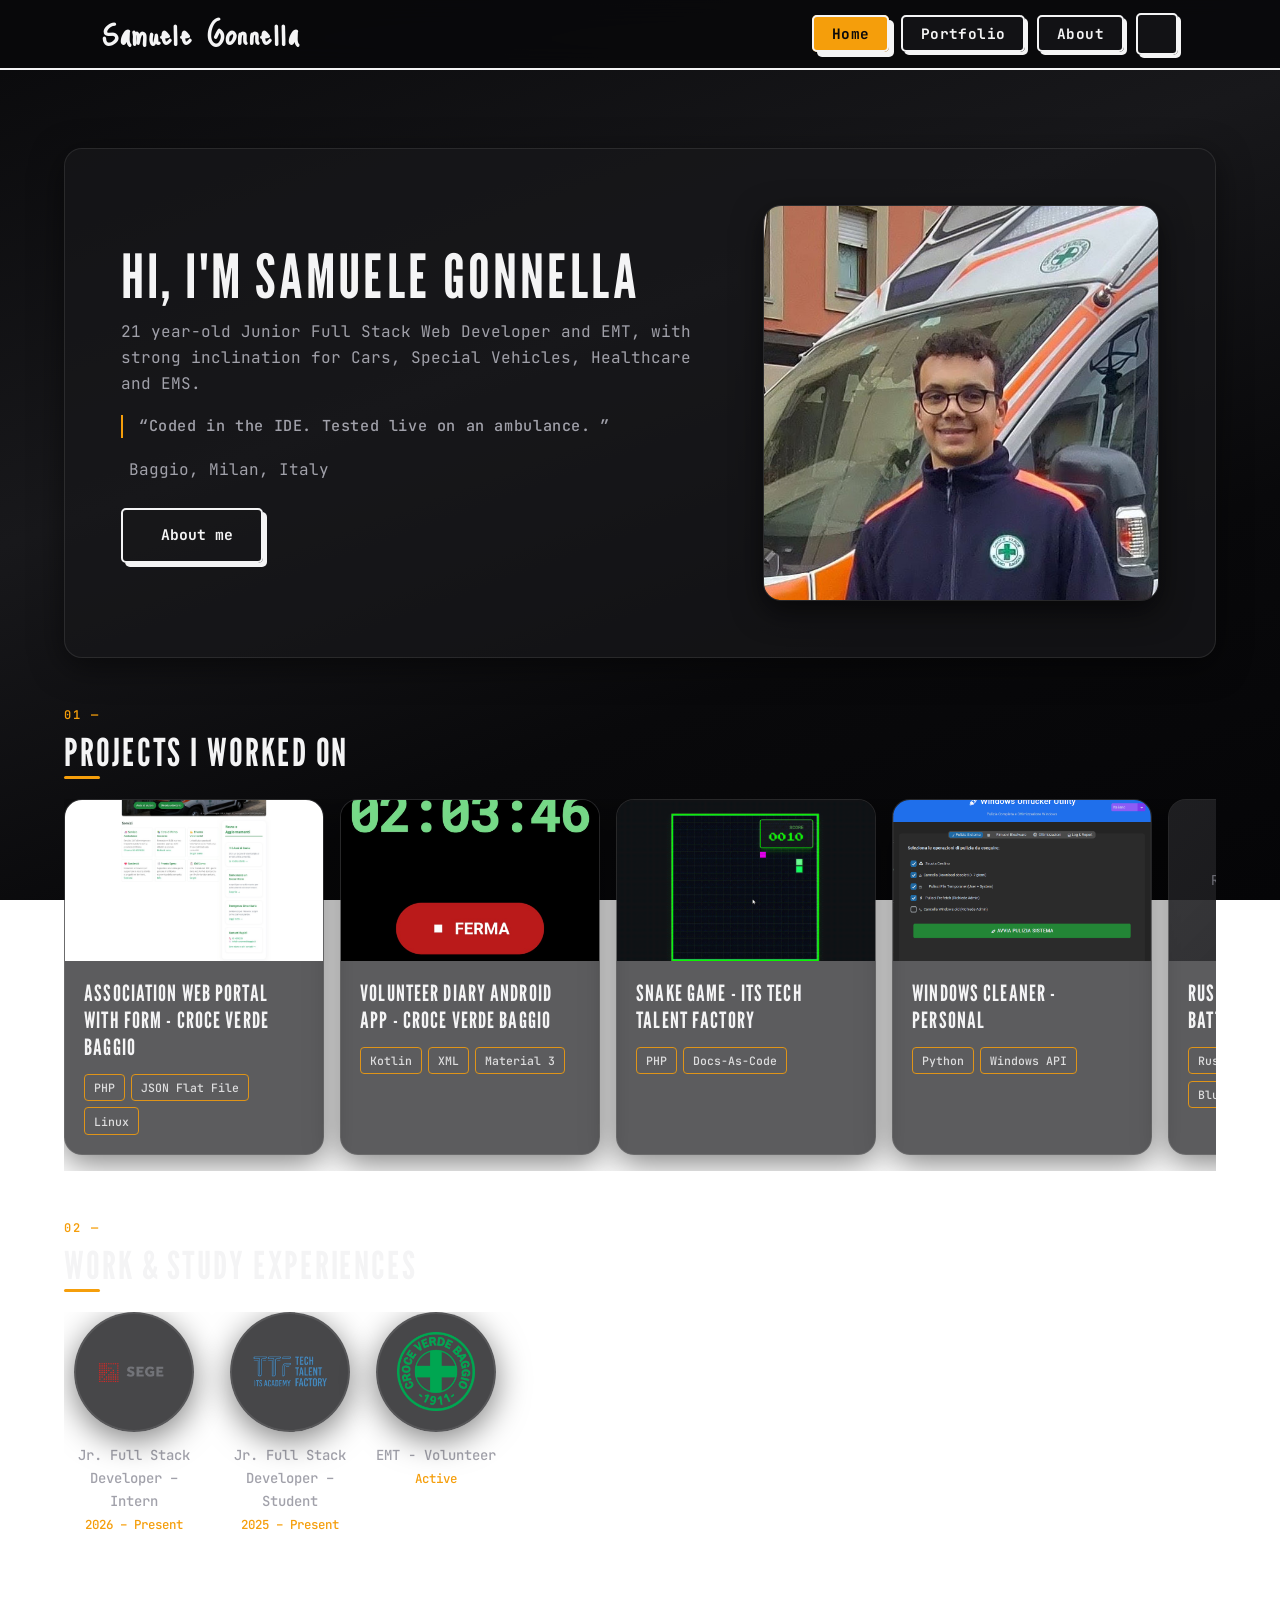
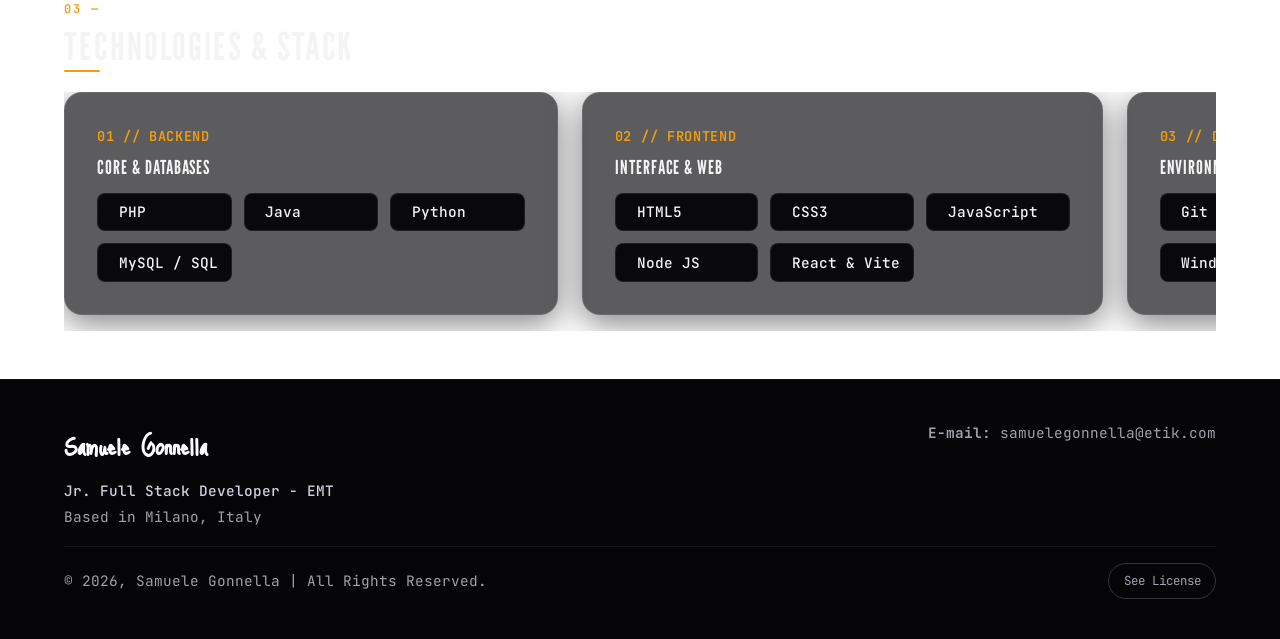
==== commit 53118429: "chore: update style.css" ====
--- a/index.html
+++ b/index.html
@@ -520,4 +520,4 @@
 
 </body>
 
-</html>+</html>
--- a/css/style.css
+++ b/css/style.css
@@ -206,7 +206,7 @@
 
 .nav-item a {
   padding: 0.45rem 1.1rem;
-  border-radius: 10px;
+  border-radius: 5px;
   font-size: 0.9rem;
   font-family: var(--font-body);
   font-weight: 700;
@@ -236,7 +236,7 @@
 .theme-toggle-btn {
   width: 42px;
   height: 42px;
-  border-radius: 10px;
+  border-radius: 5px;
   background-color: var(--card-bg);
   border: 2px solid var(--text-primary);
   color: var(--text-primary);
@@ -268,7 +268,7 @@
 .hamburger-btn {
   width: 44px;
   height: 44px;
-  border-radius: 10px;
+  border-radius: 5px;
   background-color: var(--card-bg);
   border: 2px solid var(--text-primary);
   color: var(--text-primary);
@@ -336,7 +336,7 @@
   font-family: var(--font-heading);
   font-weight: 400;
   letter-spacing: 0.05em;
-  border-radius: 14px;
+  border-radius: 5px;
   border: 2px solid var(--text-primary);
   background-color: var(--card-bg);
   color: var(--text-primary);
@@ -670,7 +670,7 @@
 .btn-back {
   width: 44px;
   height: 44px;
-  border-radius: 10px;
+  border-radius: 00px;
   background-color: var(--card-bg);
   border: 2px solid var(--text-primary);
   color: var(--text-primary);
@@ -699,7 +699,7 @@
   justify-content: center;
   gap: 0.55rem;
   padding: 0.85rem 1.8rem;
-  border-radius: 12px;
+  border-radius: 5px;
   background-color: var(--text-primary);
   color: var(--bg-primary);
   font-family: var(--font-body);
@@ -730,7 +730,7 @@
   justify-content: center;
   gap: 0.55rem;
   padding: 0.85rem 1.8rem;
-  border-radius: 12px;
+  border-radius: 5px;
   background-color: var(--card-bg);
   color: var(--text-primary);
   font-family: var(--font-body);
@@ -751,7 +751,7 @@
 
 .btn-secondary-style:active {
   transform: translate(2px, 2px);
-  box-shadow: 2px 2px 0px var(--text-primary);
+  box-shadow: 2px 2px 5px var(--text-primary);
 }
 
 .btn-style i,
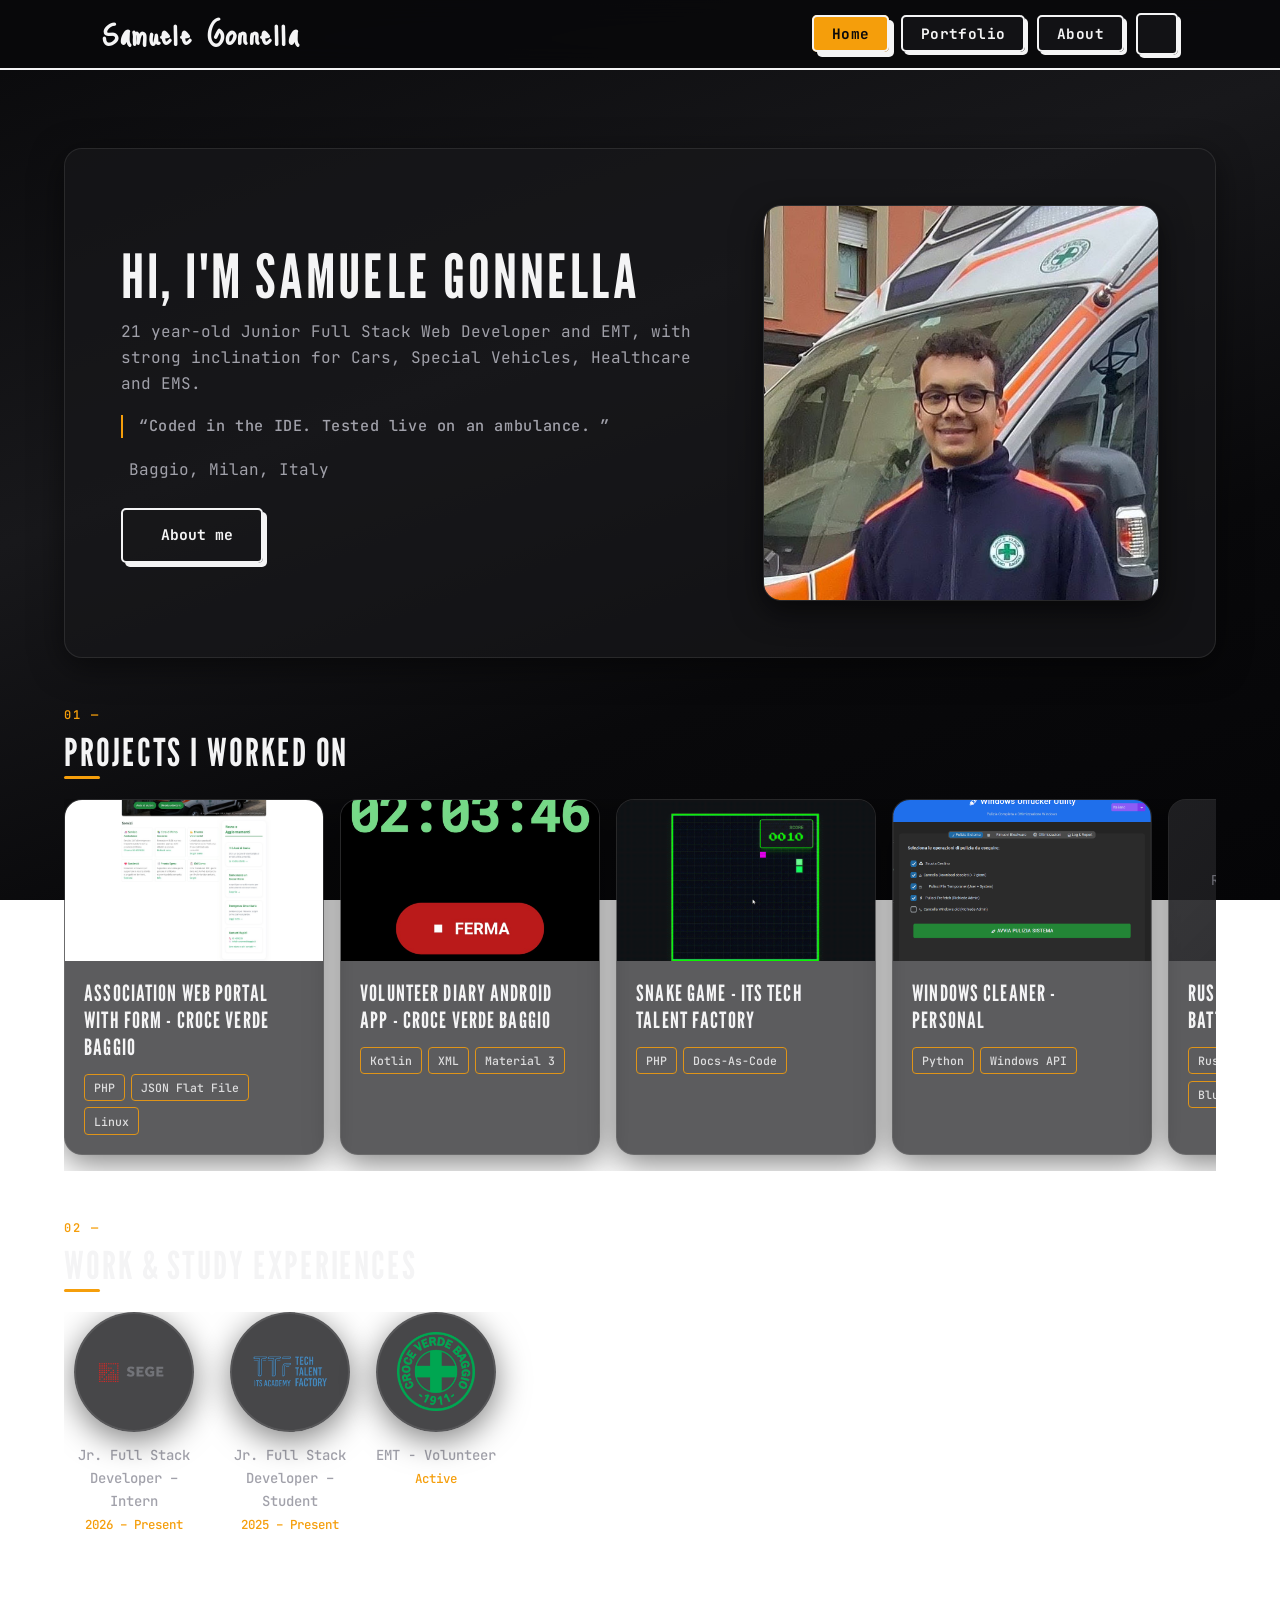
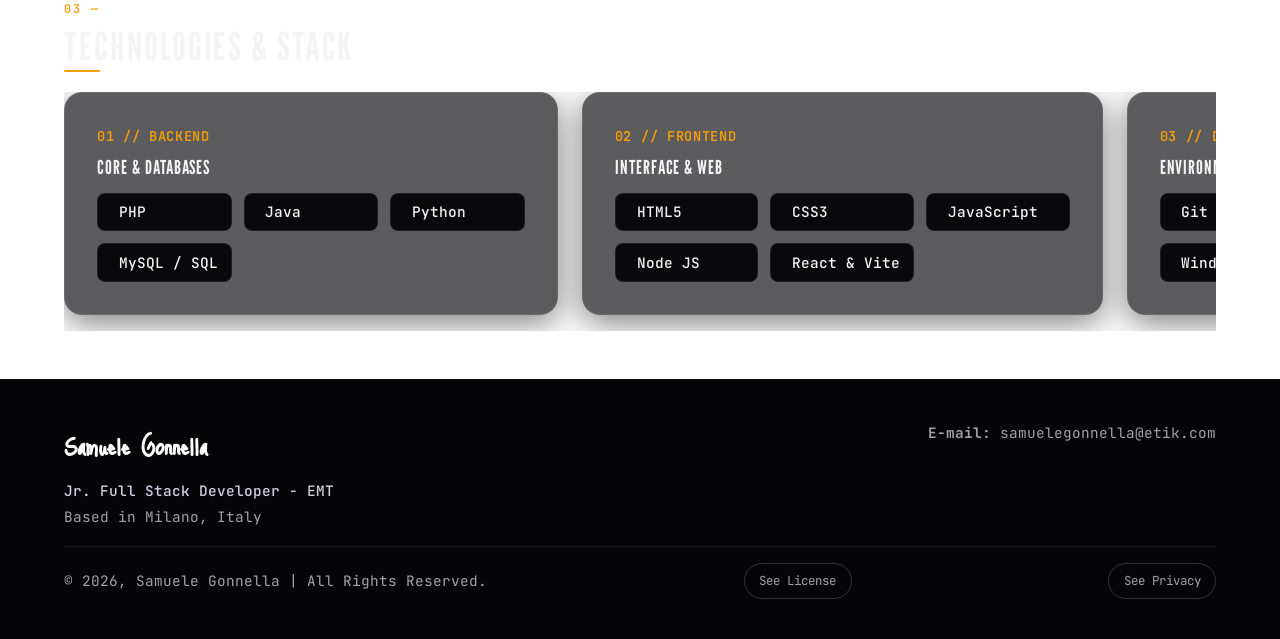
==== commit 2e87a0af: "chore: add privacy policy page and update footers across multiple pages" ====
--- a/index.html
+++ b/index.html
@@ -430,6 +430,7 @@
     <div class="footer-copyright">
       <span>&copy; 2026, Samuele Gonnella | All Rights Reserved.</span>
       <a href="LICENSE" class="btn-license" aria-label="See License terms">See License</a>
+      <a href="privacy.html" class="btn-license" aria-label="See Privacy terms">See Privacy</a>
     </div>
   </footer>
 
